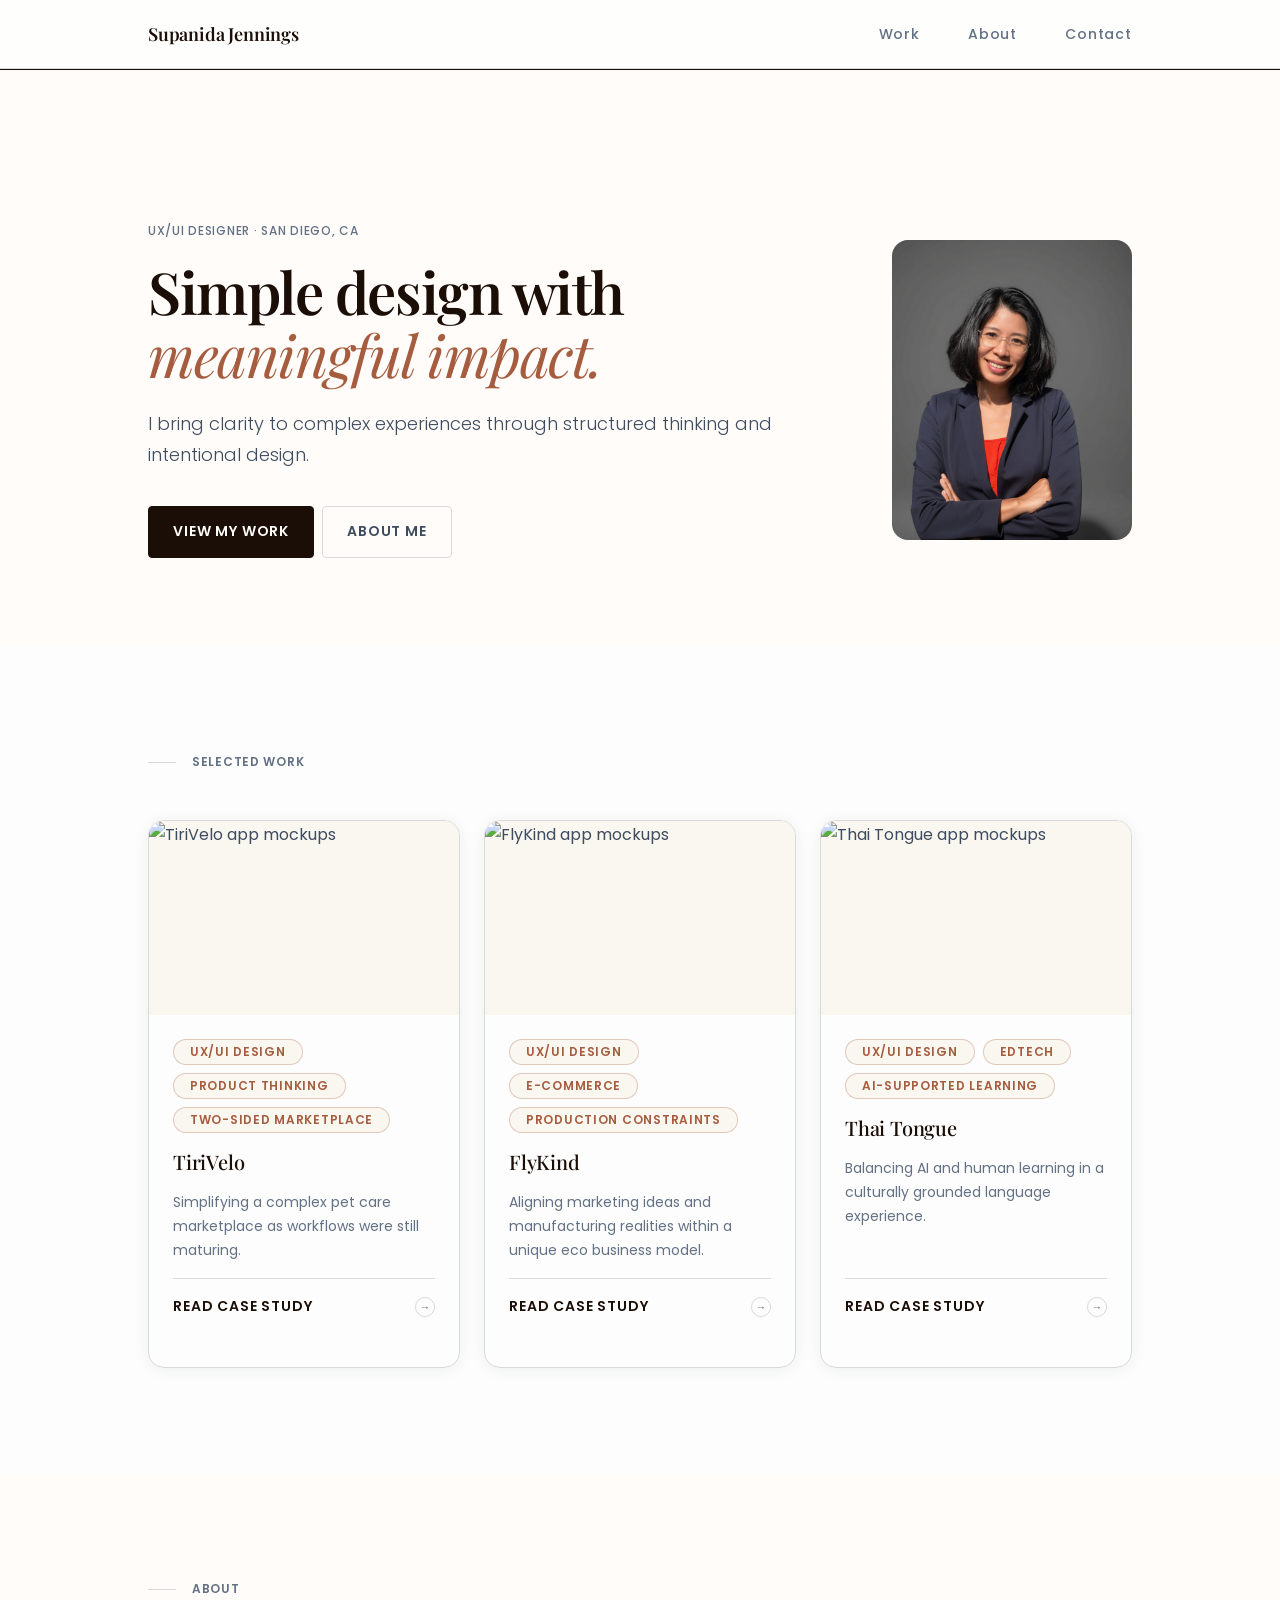
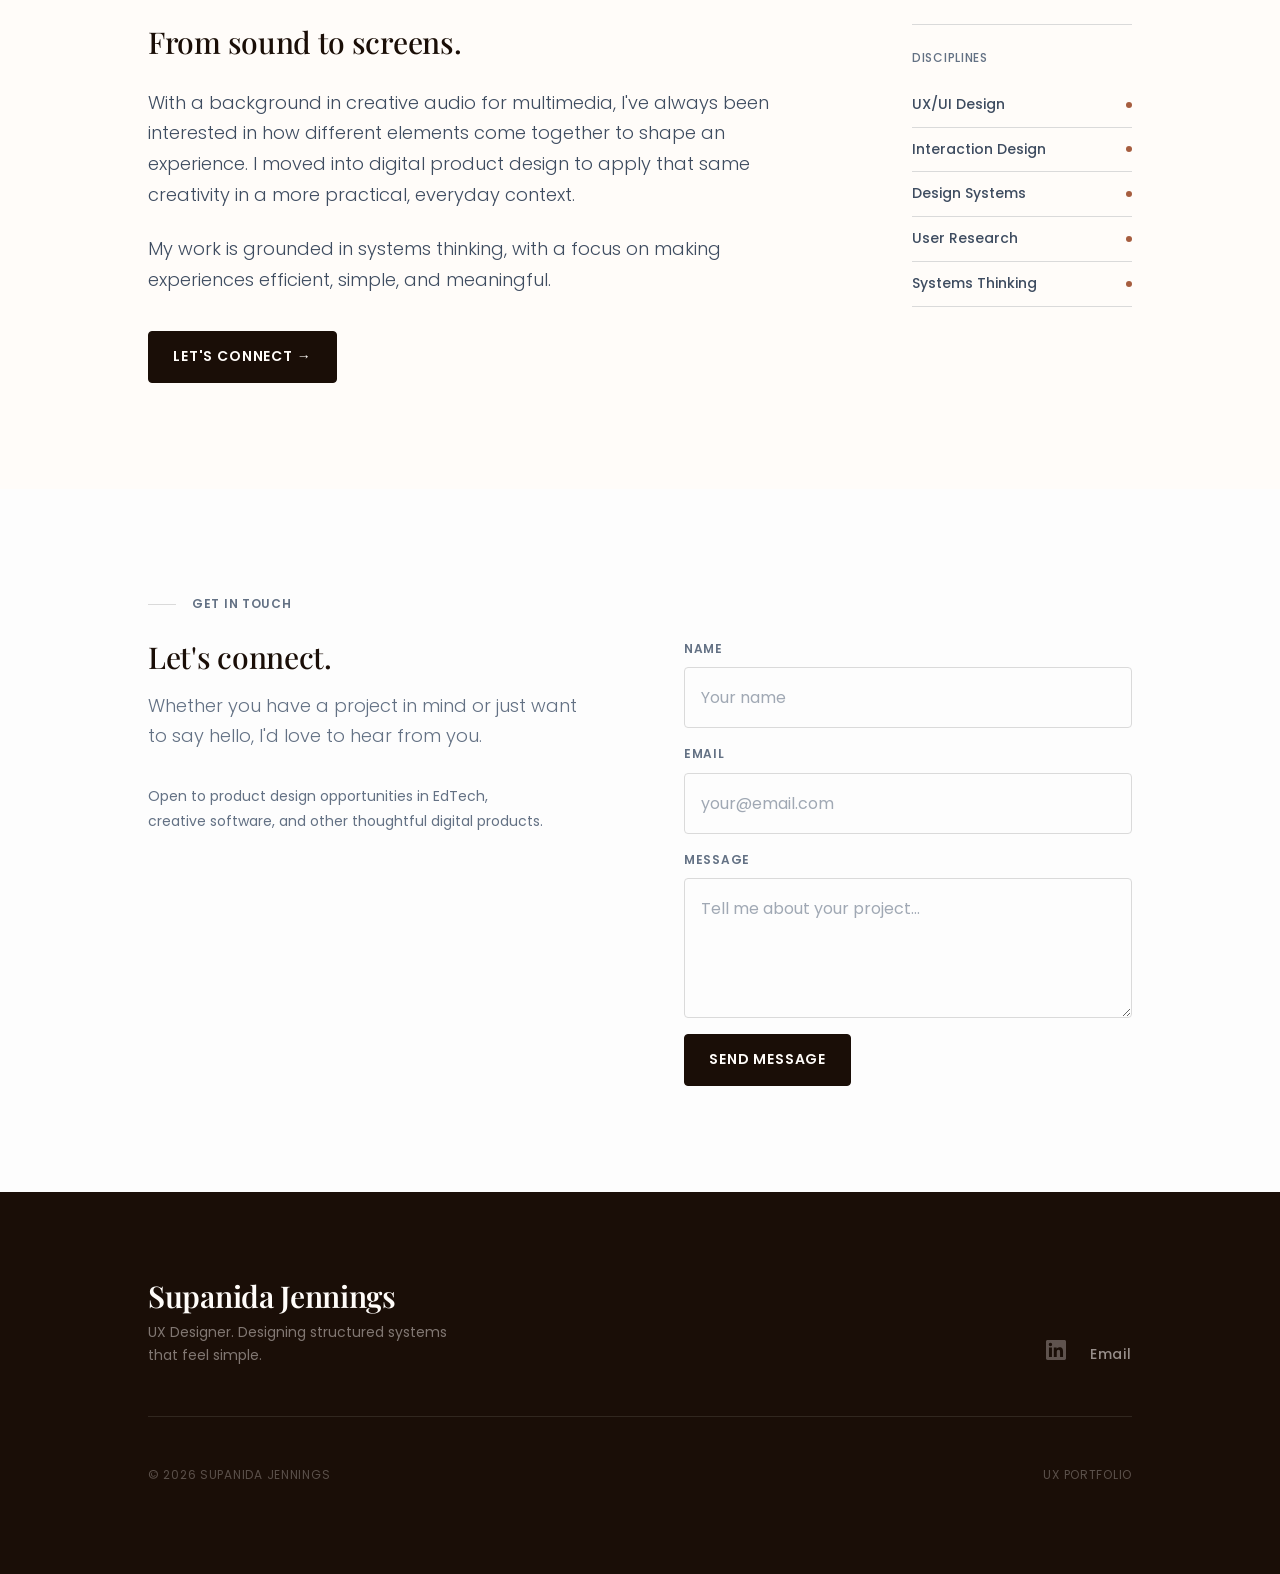
==== index.html @ d6032e82 "update: flatten asset structure and update site files Move all assets and HTML files from flykind/ a" ====
<!DOCTYPE html>
<html lang="en">
<head>
  <meta charset="UTF-8" />
  <meta name="viewport" content="width=device-width, initial-scale=1.0" />
  <meta name="description" content="Supanida Jennings — UX/UI Designer crafting structured systems that feel simple." />
  <title>Supanida Jennings — UX Designer</title>
  <link rel="preconnect" href="https://fonts.googleapis.com" />
  <link rel="preconnect" href="https://fonts.gstatic.com" crossorigin />
  <link href="https://fonts.googleapis.com/css2?family=Playfair+Display:ital,wght@0,500;0,600;1,400&family=Poppins:wght@300;400;500;600&display=swap" rel="stylesheet" />
  <link rel="stylesheet" href="supanida.css" />
  <style>
    .hero { padding-top: calc(64px + 88px); padding-bottom: 88px; }
    .hero__layout { display: grid; grid-template-columns: 1fr; gap: 48px; align-items: center; }
    @media (min-width: 680px) { .hero__layout { grid-template-columns: 1fr auto; gap: 88px; } }
    .hero-portrait { display: flex; justify-content: center; }
    .hero-portrait img { width: 240px; height: 300px; object-fit: cover; border-radius: 16px; }
    .hero-actions { display: flex; flex-wrap: wrap; gap: 8px; margin-top: 36px; }
    .work-intro { margin-bottom: 48px; }
    .about__layout { display: grid; grid-template-columns: 1fr; gap: 48px; }
    @media (min-width: 680px) { .about__layout { grid-template-columns: 1fr 220px; gap: 88px; align-items: start; } }
    .about__disciplines { border-top: 1px solid var(--color-border); padding-top: 24px; }
    .about__discipline-item { display: flex; justify-content: space-between; align-items: center; padding: 10px 0; border-bottom: 1px solid var(--color-border); font-size: 14px; color: var(--color-text-body); }
    .about__discipline-dot { width: 6px; height: 6px; border-radius: 50%; background-color: var(--color-accent); flex-shrink: 0; }
    .contact__layout { display: grid; grid-template-columns: 1fr; gap: 48px; }
    @media (min-width: 680px) { .contact__layout { grid-template-columns: 1fr 1fr; gap: 88px; align-items: start; } }
    .form-fields { display: flex; flex-direction: column; gap: 16px; }
    @keyframes fadeUp { from { opacity: 0; transform: translateY(16px); } to { opacity: 1; transform: translateY(0); } }
    .animate-in { opacity: 0; animation: fadeUp 0.7s cubic-bezier(0.25, 0.46, 0.45, 0.94) forwards; }
    .animate-in--delay-1 { animation-delay: 0.10s; }
    .animate-in--delay-2 { animation-delay: 0.22s; }
    .animate-in--delay-3 { animation-delay: 0.34s; }
    .animate-in--delay-4 { animation-delay: 0.46s; }
  </style>
</head>
<body>

  <nav class="site-nav" role="navigation" aria-label="Main navigation">
    <div class="container">
      <div class="site-nav__inner">
        <a href="index.html" class="site-nav__logo" aria-label="Supanida Jennings, Home">Supanida Jennings</a>
        <ul class="site-nav__links" role="list">
          <li><a href="#work"    class="nav-link">Work</a></li>
          <li><a href="#about"   class="nav-link">About</a></li>
          <li><a href="#contact" class="nav-link">Contact</a></li>
        </ul>
      </div>
    </div>
  </nav>

  <section class="hero" aria-label="Introduction">
    <div class="container">
      <div class="hero__layout">
        <div class="hero-content">
          <p class="caption animate-in animate-in--delay-1">UX/UI Designer · San Diego, CA</p>
          <h1 class="hero-title animate-in animate-in--delay-2" style="margin-top: 20px;">
            Simple design with <em>meaningful impact.</em>
          </h1>
          <p class="lead animate-in animate-in--delay-3" style="margin-top: 24px; font-weight: 300;">
            I bring clarity to complex experiences through structured thinking and intentional design.
          </p>
          <div class="hero-actions animate-in animate-in--delay-4">
            <a href="#work"  class="button-primary">View My Work</a>
            <a href="#about" class="button-secondary">About Me</a>
          </div>
        </div>
        <div class="hero-portrait animate-in animate-in--delay-3" aria-hidden="true">
          <img src="portrait.jpg" alt="Supanida Jennings, UX Designer" loading="eager" width="240" height="300" />
        </div>
      </div>
    </div>
  </section>

  <section class="section section--alt" id="work" aria-labelledby="work-heading">
    <div class="container">
      <div class="work-intro">
        <p class="section-label" id="work-heading">Selected Work</p>
      </div>
      <div class="grid-3">

        <article class="case-study-card">
          <a href="tirivelo.html" class="case-study-card__link-wrap" aria-label="Read TiriVelo case study">
            <div class="case-study-card__image">
              <img src="https://hebbkx1anhila5yf.public.blob.vercel-storage.com/Tirivelohome-MeJrlrW2refYybMIrKQRcRwJPN3ykm.png" alt="TiriVelo app mockups" loading="lazy" width="800" height="500" />
            </div>
            <div class="case-study-card__body">
              <div class="case-study-card__tags">
                <span class="tag">UX/UI Design</span>
                <span class="tag">Product Thinking</span>
                <span class="tag">Two-Sided Marketplace</span>
              </div>
              <h3 class="card-title">TiriVelo</h3>
              <p class="case-study-card__desc">Simplifying a complex pet care marketplace as workflows were still maturing.</p>
              <div class="case-study-card__cta">
                <span class="case-study-card__cta-text">Read case study</span>
                <span class="case-study-card__arrow" aria-hidden="true">→</span>
              </div>
            </div>
          </a>
        </article>

        <article class="case-study-card">
          <a href="flykind_2.html" class="case-study-card__link-wrap" aria-label="Read FlyKind case study">
            <div class="case-study-card__image">
              <img src="https://hebbkx1anhila5yf.public.blob.vercel-storage.com/Flykind%20home-dUtguLfZ2ZLAFW4Ve4uay4JeaqR7ud.png" alt="FlyKind app mockups" loading="lazy" width="800" height="500" />
            </div>
            <div class="case-study-card__body">
              <div class="case-study-card__tags">
                <span class="tag">UX/UI Design</span>
                <span class="tag">E-Commerce</span>
                <span class="tag">Production Constraints</span>
              </div>
              <h3 class="card-title">FlyKind</h3>
              <p class="case-study-card__desc">Aligning marketing ideas and manufacturing realities within a unique eco business model.</p>
              <div class="case-study-card__cta">
                <span class="case-study-card__cta-text">Read case study</span>
                <span class="case-study-card__arrow" aria-hidden="true">→</span>
              </div>
            </div>
          </a>
        </article>

        <article class="case-study-card">
          <a href="thai-tongue.html" class="case-study-card__link-wrap" aria-label="Read Thai Tongue case study">
            <div class="case-study-card__image">
              <img src="https://hebbkx1anhila5yf.public.blob.vercel-storage.com/TThome-xIzaML3o1zzOub4Fe2HG0IqxVj9nCU.png" alt="Thai Tongue app mockups" loading="lazy" width="800" height="500" />
            </div>
            <div class="case-study-card__body">
              <div class="case-study-card__tags">
                <span class="tag">UX/UI Design</span>
                <span class="tag">EdTech</span>
                <span class="tag">AI-Supported Learning</span>
              </div>
              <h3 class="card-title">Thai Tongue</h3>
              <p class="case-study-card__desc">Balancing AI and human learning in a culturally grounded language experience.</p>
              <div class="case-study-card__cta">
                <span class="case-study-card__cta-text">Read case study</span>
                <span class="case-study-card__arrow" aria-hidden="true">→</span>
              </div>
            </div>
          </a>
        </article>

      </div>
    </div>
  </section>

  <section class="section" id="about" aria-labelledby="about-heading">
    <div class="container">
      <p class="section-label">About</p>
      <div class="about__layout">
        <div class="about__body">
          <h2 class="subsection-title" id="about-heading" style="margin-bottom: 28px;">From sound to screens.</h2>
          <p style="margin-bottom: 16px;">With a background in creative audio for multimedia, I've always been interested in how different elements come together to shape an experience. I moved into digital product design to apply that same creativity in a more practical, everyday context.</p>
          <p>My work is grounded in systems thinking, with a focus on making experiences efficient, simple, and meaningful.</p>
          <p style="margin-top: 36px;"><a href="#contact" class="button-primary">Let's connect →</a></p>
        </div>
        <aside>
          <div class="about__disciplines">
            <p class="caption" style="margin-bottom: 16px;">Disciplines</p>
            <div class="about__discipline-item"><span>UX/UI Design</span><span class="about__discipline-dot"></span></div>
            <div class="about__discipline-item"><span>Interaction Design</span><span class="about__discipline-dot"></span></div>
            <div class="about__discipline-item"><span>Design Systems</span><span class="about__discipline-dot"></span></div>
            <div class="about__discipline-item"><span>User Research</span><span class="about__discipline-dot"></span></div>
            <div class="about__discipline-item"><span>Systems Thinking</span><span class="about__discipline-dot"></span></div>
          </div>
        </aside>
      </div>
    </div>
  </section>

  <section class="section section--alt" id="contact" aria-labelledby="contact-heading">
    <div class="container">
      <p class="section-label">Get in Touch</p>
      <div class="contact__layout">
        <div>
          <h2 class="subsection-title" id="contact-heading">Let's connect.</h2>
          <p class="lead" style="margin-top: 16px; color: var(--color-text-muted);">Whether you have a project in mind or just want to say hello, I'd love to hear from you.</p>
          <p class="small-text" style="margin-top: 32px; line-height: 1.8;">Open to product design opportunities in EdTech,<br>creative software, and other thoughtful digital products.</p>
        </div>
        <form action="mailto:okienobie@gmail.com" method="post" enctype="text/plain" novalidate>
          <div class="form-fields">
            <div class="form-group">
              <label class="form-label" for="contact-name">Name</label>
              <input class="form-input" type="text" id="contact-name" name="name" placeholder="Your name" autocomplete="name" required />
            </div>
            <div class="form-group">
              <label class="form-label" for="contact-email">Email</label>
              <input class="form-input" type="email" id="contact-email" name="email" placeholder="your@email.com" autocomplete="email" required />
            </div>
            <div class="form-group">
              <label class="form-label" for="contact-message">Message</label>
              <textarea class="form-textarea" id="contact-message" name="message" placeholder="Tell me about your project…" required></textarea>
            </div>
            <div><button type="submit" class="button-primary">Send Message</button></div>
          </div>
        </form>
      </div>
    </div>
  </section>

  <footer class="footer" role="contentinfo">
    <div class="container">
      <div class="footer__inner">
        <div class="footer__top">
          <div class="stack-sm">
            <p class="footer__brand">Supanida Jennings</p>
            <p class="footer__tagline">UX Designer. Designing structured systems<br>that feel simple.</p>
          </div>
          <ul class="footer__links" role="list">
            <li>
              <a href="https://www.linkedin.com/in/supanida-jennings" class="footer__link footer__link--icon" target="_blank" rel="noopener noreferrer" aria-label="Supanida Jennings on LinkedIn">
                <svg xmlns="http://www.w3.org/2000/svg" width="20" height="20" viewBox="0 0 24 24" fill="currentColor" aria-hidden="true">
                  <path d="M20.447 20.452h-3.554v-5.569c0-1.328-.027-3.037-1.852-3.037-1.853 0-2.136 1.445-2.136 2.939v5.667H9.351V9h3.414v1.561h.046c.477-.9 1.637-1.85 3.37-1.85 3.601 0 4.267 2.37 4.267 5.455v6.286zM5.337 7.433a2.062 2.062 0 0 1-2.063-2.065 2.064 2.064 0 1 1 2.063 2.065zm1.782 13.019H3.555V9h3.564v11.452zM22.225 0H1.771C.792 0 0 .774 0 1.729v20.542C0 23.227.792 24 1.771 24h20.451C23.2 24 24 23.227 24 22.271V1.729C24 .774 23.2 0 22.222 0h.003z"/>
                </svg>
              </a>
            </li>
            <li><a href="mailto:okienobie@gmail.com" class="footer__link">Email</a></li>
          </ul>
        </div>
        <div class="footer__bottom">
          <span>© 2026 Supanida Jennings</span>
          <span>UX Portfolio</span>
        </div>
      </div>
    </div>
  </footer>

</body>
</html>
---- supanida.css ----
/* ==========================================================================
   supanida.com — Design System
   Minimal & editorial. UX portfolio for Supanida Jennings.
   Tone: structured calm, human warmth, deliberate whitespace.
   ========================================================================== */

/* ==========================================================================
   1. DESIGN TOKENS
   ========================================================================== */

@import url('https://fonts.googleapis.com/css2?family=Playfair+Display:ital,wght@0,500;0,600;1,400&family=Poppins:wght@300;400;500;600&display=swap');

:root {
  /* — Colors — */
  --color-bg-primary:    #FFFCF9;
  --color-bg-secondary:  #FDFDFD;
  --color-nav:           #FEFEFE;
  --color-text-heading:  #1A0E07;
  --color-text-body:     #3E4C60;
  --color-border:        #DADADA;

  /* Accent: warm terracotta — darkened for AA compliance */
  --color-accent:        #A65D3F;
  --color-accent-light:  #FAF6F0;
  --color-text-muted:    #637184;

  /* — Typography — */
  --font-heading: 'Playfair Display', serif;
  --font-body:    'Poppins', sans-serif;

  --text-hero:     clamp(38px, 6vw, 58px); /* fluid — scales with viewport */
  --text-h1:       clamp(30px, 4vw, 42px);
  --text-h2:       clamp(22px, 3vw, 30px);
  --text-h3:       20px;
  --text-body-lg:  18px;
  --text-body-md:  16px;
  --text-body-sm:  14px;
  --text-caption:  12px;

  --lh-hero:    1.08;
  --lh-heading: 1.2;
  --lh-body:    1.7;
  --lh-small:   1.5;

  --weight-light:    300;
  --weight-regular:  400;
  --weight-medium:   500;
  --weight-semibold: 600;

  --tracking-hero:    -0.025em;
  --tracking-heading: -0.01em;
  --tracking-body:    0;
  --tracking-label:   0.06em;  /* tighter than default — more editorial */

  /* — Spacing — */
  --space-xs:  4px;
  --space-sm:  8px;
  --space-md:  16px;
  --space-lg:  24px;
  --space-xl:  48px;
  --space-xxl: 88px;

  /* — Radius — */
  --radius-sm: 4px;
  --radius-md: 10px;
  --radius-lg: 16px;

  /* — Shadows — */
  --shadow-card:       0 2px 16px rgba(33, 42, 56, 0.07);
  --shadow-card-hover: 0 8px 32px rgba(33, 42, 56, 0.12);

  /* — Transitions — */
  --transition-fast: 150ms ease;
  --transition-base: 240ms ease;
  --transition-slow: 400ms cubic-bezier(0.25, 0.46, 0.45, 0.94);
}


/* ==========================================================================
   2. RESET & BASE
   ========================================================================== */

*,
*::before,
*::after {
  box-sizing: border-box;
  margin: 0;
  padding: 0;
}

html {
  font-size: 100%;
  scroll-behavior: smooth;
  -webkit-text-size-adjust: 100%;
  scroll-padding-top: 64px;
}

body {
  font-family: var(--font-body);
  font-size: var(--text-body-md);
  font-weight: var(--weight-regular);
  line-height: var(--lh-body);
  color: var(--color-text-body);
  background-color: var(--color-bg-primary);
  -webkit-font-smoothing: antialiased;
  -moz-osx-font-smoothing: grayscale;
}

a {
  color: inherit;
  text-decoration: none;
  transition: color var(--transition-base), opacity var(--transition-base);
}

img, picture, video {
  display: block;
  max-width: 100%;
  height: auto;
}

ul, ol { list-style: none; }

input, button, textarea, select { font: inherit; }

hr {
  border: none;
  border-top: 1px solid var(--color-border);
}


/* ==========================================================================
   3. TYPOGRAPHY
   ========================================================================== */

.hero-title {
  font-family: var(--font-heading);
  font-size: var(--text-hero);
  font-weight: var(--weight-semibold);
  line-height: var(--lh-hero);
  letter-spacing: var(--tracking-hero);
  color: var(--color-text-heading);
}

/* Italic variant used for expressive emphasis in Playfair */
.hero-title em {
  font-style: italic;
  font-weight: var(--weight-regular);
  color: var(--color-accent);
}

.section-title {
  font-family: var(--font-heading);
  font-size: var(--text-h1);
  font-weight: var(--weight-semibold);
  line-height: var(--lh-heading);
  letter-spacing: var(--tracking-heading);
  color: var(--color-text-heading);
}

.subsection-title {
  font-family: var(--font-heading);
  font-size: var(--text-h2);
  font-weight: var(--weight-medium);
  line-height: var(--lh-heading);
  letter-spacing: var(--tracking-heading);
  color: var(--color-text-heading);
}

.card-title {
  font-family: var(--font-heading);
  font-size: var(--text-h3);
  font-weight: var(--weight-medium);
  line-height: 1.3;
  letter-spacing: var(--tracking-heading);
  color: var(--color-text-heading);
}

.lead {
  font-family: var(--font-body);
  font-size: var(--text-body-lg);
  font-weight: var(--weight-light);
  line-height: var(--lh-body);
  color: var(--color-text-body);
}

.body-text {
  font-family: var(--font-body);
  font-size: var(--text-body-md);
  font-weight: var(--weight-regular);
  line-height: var(--lh-body);
  color: var(--color-text-body);
}

.small-text {
  font-family: var(--font-body);
  font-size: var(--text-body-sm);
  line-height: var(--lh-small);
  color: var(--color-text-muted);
}

.caption {
  font-family: var(--font-body);
  font-size: var(--text-caption);
  font-weight: var(--weight-medium);
  line-height: var(--lh-small);
  letter-spacing: var(--tracking-label);
  text-transform: uppercase;
  color: var(--color-text-muted);
}

.nav-text {
  font-family: var(--font-body);
  font-size: var(--text-body-sm);
  font-weight: var(--weight-medium);
  letter-spacing: var(--tracking-label);
  line-height: 1;
}

.button-text {
  font-family: var(--font-body);
  font-size: var(--text-body-sm);
  font-weight: var(--weight-semibold);
  letter-spacing: var(--tracking-label);
  text-transform: uppercase;
  line-height: 1;
}


/* ==========================================================================
   4. LAYOUT
   ========================================================================== */

.container {
  width: 100%;
  max-width: 1080px;
  margin-inline: auto;
  padding-inline: var(--space-lg);
}

/* Narrow container for text-heavy sections like About */
.container--narrow {
  max-width: 680px;
  margin-inline: auto;
  padding-inline: var(--space-lg);
}

.section {
  padding-block: var(--space-xxl);
}

.section--alt {
  background-color: var(--color-bg-secondary);
  padding-block: var(--space-xxl);
}

/* Mobile: tighten section transitions so the visual gap between
   Work → About → Contact feels even despite background changes. */
@media (max-width: 679px) {
  .section {
    padding-block: 64px;
  }
  .section--alt {
    padding-block: 64px;
  }
}

/* Section label — the small uppercase intro line above a heading */
.section-label {
  display: flex;
  align-items: center;
  gap: var(--space-md);
  font-family: var(--font-body);
  font-size: var(--text-caption);
  font-weight: var(--weight-semibold);
  letter-spacing: var(--tracking-label);
  text-transform: uppercase;
  color: var(--color-text-muted);
  margin-bottom: var(--space-lg);
}

/* The horizontal rule before the label text — an editorial touch */
.section-label::before {
  content: '';
  display: block;
  width: 28px;
  height: 1px;
  background-color: var(--color-border);
  flex-shrink: 0;
}

/* Grids — mobile-first single column */
.grid-2,
.grid-3 {
  display: grid;
  gap: var(--space-lg);
  grid-template-columns: 1fr;
}

/* Stack utilities */
.stack-xs > * + * { margin-top: var(--space-xs); }
.stack-sm > * + * { margin-top: var(--space-sm); }
.stack-md > * + * { margin-top: var(--space-md); }
.stack-lg > * + * { margin-top: var(--space-lg); }
.stack-xl > * + * { margin-top: var(--space-xl); }

/* Background helpers */
.bg-primary   { background-color: var(--color-bg-primary); }
.bg-secondary { background-color: var(--color-bg-secondary); }


/* ==========================================================================
   5. NAVIGATION
   ========================================================================== */

.site-nav {
  position: sticky;
  top: 0;
  z-index: 100;
  background-color: rgba(254, 254, 254, 0.85);
  border-bottom: 0.75px solid var(--color-border);
  backdrop-filter: blur(12px);
  -webkit-backdrop-filter: blur(12px);
}

.site-nav__inner {
  display: flex;
  align-items: center;
  justify-content: space-between;
  height: 64px;
}

.site-nav__logo {
  font-family: var(--font-heading);
  font-size: 18px;
  font-weight: var(--weight-semibold);
  letter-spacing: -0.01em;
  color: var(--color-text-heading);
  transition: opacity var(--transition-base);
}

.site-nav__logo:hover { opacity: 0.65; }

.site-nav__links {
  display: flex;
  align-items: center;
  gap: var(--space-xl);
}

.nav-link {
  font-family: var(--font-body);
  font-size: var(--text-body-sm);
  font-weight: var(--weight-medium);
  letter-spacing: var(--tracking-label);
  color: var(--color-text-muted);
  position: relative;
  padding-bottom: 2px;
  transition: color var(--transition-base);
}

.nav-link::after {
  content: '';
  position: absolute;
  bottom: 0;
  left: 0;
  width: 0;
  height: 1px;
  background-color: var(--color-text-heading);
  transition: width var(--transition-base);
}

.nav-link:hover,
.nav-link[aria-current="page"] {
  color: var(--color-text-heading);
}

.nav-link:hover::after,
.nav-link[aria-current="page"]::after {
  width: 100%;
}


/* ==========================================================================
   6. HERO
   ========================================================================== */

.hero {
  padding-block: var(--space-xxl);
  padding-top: var(--space-xxl);
  border-top: 1.5px solid var(--color-text-heading);
}

.hero__layout {
  display: grid;
  grid-template-columns: 1fr;
  gap: var(--space-xl);
  align-items: center;
}

.hero-content {
  max-width: 680px;
}

.hero-subtext {
  font-family: var(--font-body);
  font-size: var(--text-body-lg);
  font-weight: var(--weight-light);
  line-height: 1.65;
  color: var(--color-text-muted);
  max-width: 520px;
}

.hero-portrait {
  aspect-ratio: 4 / 5;
  overflow: hidden;
  border-radius: var(--radius-md);
  max-width: 340px;
}

.hero-portrait img {
  width: 100%;
  height: 100%;
  object-fit: cover;
}

.hero-actions {
  display: flex;
  flex-wrap: wrap;
  align-items: center;
  gap: var(--space-md);
}


/* ==========================================================================
   7. BUTTONS
   ========================================================================== */

.button-primary,
.button-secondary {
  display: inline-flex;
  align-items: center;
  gap: var(--space-sm);
  padding: 13px var(--space-lg);
  border-radius: var(--radius-sm);
  font-family: var(--font-body);
  font-size: var(--text-body-sm);
  font-weight: var(--weight-semibold);
  letter-spacing: var(--tracking-label);
  text-transform: uppercase;
  cursor: pointer;
  border: 1px solid transparent;
  transition:
    background-color var(--transition-base),
    border-color var(--transition-base),
    color var(--transition-base),
    box-shadow var(--transition-base);
  white-space: nowrap;
}

.button-primary {
  background-color: var(--color-text-heading);
  color: var(--color-bg-primary);
  border-color: var(--color-text-heading);
}

.button-primary:hover {
  background-color: var(--color-accent);
  border-color: var(--color-accent);
  color: #fff;
}

.button-secondary {
  background-color: transparent;
  color: var(--color-text-body);
  border-color: var(--color-border);
}

.button-secondary:hover {
  border-color: var(--color-text-heading);
  color: var(--color-text-heading);
  background-color: var(--color-accent-light);
}

.button-primary:focus-visible,
.button-secondary:focus-visible {
  outline: 2px solid var(--color-accent);
  outline-offset: 3px;
}


/* ==========================================================================
   8. CASE STUDY CARDS
   ========================================================================== */

/* Work section intro — left-aligned, tight */
.work-intro {
  max-width: 560px;
  margin-bottom: var(--space-xl);
}

.case-study-card {
  background-color: var(--color-bg-secondary);
  border: 1px solid var(--color-border);
  border-radius: var(--radius-lg);
  overflow: hidden;
  display: flex;
  flex-direction: column;
  box-shadow: var(--shadow-card);
  transition: box-shadow var(--transition-slow), transform var(--transition-slow);
  cursor: pointer;
}

.case-study-card:hover {
  box-shadow: var(--shadow-card-hover);
  transform: translateY(-4px);
}

/* Entire card is a link — wraps all children */
.case-study-card__link-wrap {
  display: contents; /* transparent wrapper — doesn't break layout */
}

.case-study-card__image {
  aspect-ratio: 16 / 10;
  overflow: hidden;
  background-color: var(--color-accent-light);
}

.case-study-card__image img {
  width: 100%;
  height: 100%;
  object-fit: cover;
  transition: transform var(--transition-slow);
}

.case-study-card:hover .case-study-card__image img {
  transform: scale(1.04);
}

.case-study-card__body {
  padding: var(--space-lg) var(--space-lg) var(--space-xl);
  display: flex;
  flex-direction: column;
  flex: 1;
  gap: var(--space-md);
}

.case-study-card__tags {
  display: flex;
  flex-wrap: wrap;
  gap: var(--space-sm);
}

.case-study-card__desc {
  font-size: var(--text-body-sm);
  line-height: var(--lh-body);
  color: var(--color-text-muted);
  flex: 1;
}

.case-study-card__cta {
  margin-top: auto;
  padding-top: var(--space-md);
  border-top: 1px solid var(--color-border);
  display: flex;
  align-items: center;
  justify-content: space-between;
}

.case-study-card__cta-text {
  font-size: var(--text-body-sm);
  font-weight: var(--weight-semibold);
  letter-spacing: var(--tracking-label);
  text-transform: uppercase;
  color: var(--color-text-heading);
  transition: color var(--transition-base);
}

.case-study-card:hover .case-study-card__cta-text {
  color: var(--color-accent);
}

/* Arrow icon — pure CSS, no SVG needed */
.case-study-card__arrow {
  width: 20px;
  height: 20px;
  border-radius: 50%;
  border: 1px solid var(--color-border);
  display: flex;
  align-items: center;
  justify-content: center;
  transition:
    border-color var(--transition-base),
    background-color var(--transition-base),
    transform var(--transition-base);
  font-size: 11px;
  color: var(--color-text-muted);
}

.case-study-card:hover .case-study-card__arrow {
  border-color: var(--color-accent);
  background-color: var(--color-accent);
  color: #fff;
  transform: translateX(2px);
}


/* ==========================================================================
   9. TAGS
   ========================================================================== */

.tag {
  display: inline-block;
  padding: 3px var(--space-md);
  background-color: var(--color-accent-light);
  color: var(--color-accent);
  border: 1px solid rgba(166, 93, 63, 0.3);
  border-radius: 999px;
  font-family: var(--font-body);
  font-size: var(--text-caption);
  font-weight: var(--weight-semibold);
  letter-spacing: var(--tracking-label);
  text-transform: uppercase;
  line-height: var(--lh-small);
}

.tag--neutral {
  background-color: transparent;
  border: 1px solid var(--color-border);
  color: var(--color-text-muted);
}


/* ==========================================================================
   10. ABOUT SECTION
   ========================================================================== */

.about__layout {
  display: grid;
  grid-template-columns: 1fr;
  gap: var(--space-xxl);
  align-items: start;
}

.about__body p + p {
  margin-top: var(--space-lg);
}

.about__body p {
  font-size: var(--text-body-lg);
  font-weight: var(--weight-light);
  line-height: var(--lh-body);
  color: var(--color-text-body);
}

/* Highlight the key sentence — the music-to-UX pivot */
.about__body strong {
  font-weight: var(--weight-semibold);
  color: var(--color-text-heading);
}

/* Sidebar: disciplines list */
.about__disciplines {
  padding-top: var(--space-xl);
  border-top: 1px solid var(--color-border);
}

.about__discipline-item {
  display: flex;
  align-items: center;
  justify-content: space-between;
  padding-block: var(--space-md);
  border-bottom: 1px solid var(--color-border);
  font-size: var(--text-body-sm);
  color: var(--color-text-body);
  font-weight: var(--weight-medium);
}

.about__discipline-dot {
  width: 6px;
  height: 6px;
  border-radius: 50%;
  background-color: var(--color-accent);
  flex-shrink: 0;
}


/* ==========================================================================
   11. CONTACT SECTION
   ========================================================================== */

.contact__layout {
  display: grid;
  grid-template-columns: 1fr;
  gap: var(--space-xxl);
  align-items: start;
}

/* Form */
.form-group {
  display: flex;
  flex-direction: column;
  gap: var(--space-sm);
}

.form-label {
  font-family: var(--font-body);
  font-size: var(--text-caption);
  font-weight: var(--weight-semibold);
  letter-spacing: var(--tracking-label);
  text-transform: uppercase;
  color: var(--color-text-muted);
}

.form-input,
.form-textarea {
  width: 100%;
  padding: var(--space-md);
  background-color: var(--color-bg-secondary);
  border: 1px solid var(--color-border);
  border-radius: var(--radius-sm);
  color: var(--color-text-heading);
  font-size: var(--text-body-md);
  line-height: var(--lh-body);
  transition: border-color var(--transition-base), box-shadow var(--transition-base);
  outline: none;
  -webkit-appearance: none;
}

.form-input::placeholder,
.form-textarea::placeholder {
  color: var(--color-text-muted);
  opacity: 0.6;
}

.form-input:focus,
.form-textarea:focus {
  border-color: var(--color-text-heading);
  box-shadow: 0 0 0 3px rgba(33, 42, 56, 0.06);
}

.form-textarea {
  resize: vertical;
  min-height: 140px;
}

.form-fields {
  display: flex;
  flex-direction: column;
  gap: var(--space-lg);
}


/* ==========================================================================
   12. FOOTER
   ========================================================================== */

.footer {
  background-color: var(--color-text-heading);
  color: var(--color-bg-primary);
  padding-block: var(--space-xxl);
}

.footer__inner {
  display: flex;
  flex-direction: column;
  gap: var(--space-xl);
}

.footer__top {
  display: flex;
  flex-direction: column;
  gap: var(--space-xl);
}

.footer__brand {
  font-family: var(--font-heading);
  font-size: var(--text-h2);
  font-weight: var(--weight-semibold);
  letter-spacing: var(--tracking-heading);
  color: var(--color-bg-primary);
  line-height: 1.1;
}

.footer__tagline {
  font-size: var(--text-body-sm);
  color: rgba(255, 248, 246, 0.45);
  line-height: var(--lh-body);
  max-width: 300px;
}

.footer__links {
  display: flex;
  gap: var(--space-lg);
}

.footer__link {
  font-family: var(--font-body);
  font-size: var(--text-body-sm);
  font-weight: var(--weight-medium);
  letter-spacing: var(--tracking-label);
  color: rgba(255, 248, 246, 0.55);
  transition: color var(--transition-base);
}

.footer__link:hover {
  color: var(--color-bg-primary);
}

/* Icon variant — sized for SVG logos */
.footer__link--icon {
  display: inline-flex;
  align-items: center;
  opacity: 0.55;
  transition: opacity var(--transition-base);
}

.footer__link--icon:hover {
  opacity: 1;
  color: var(--color-bg-primary);
}

.footer__bottom {
  padding-top: var(--space-xl);
  border-top: 1px solid rgba(255, 248, 246, 0.1);
  display: flex;
  flex-wrap: wrap;
  justify-content: space-between;
  align-items: center;
  gap: var(--space-md);
  font-size: var(--text-caption);
  letter-spacing: var(--tracking-label);
  color: rgba(255, 248, 246, 0.28);
  text-transform: uppercase;
}


/* ==========================================================================
   13. PAGE ENTRANCE ANIMATION
   Subtle staggered fade-in — one orchestrated moment, not scattered effects.
   ========================================================================== */

@keyframes fadeUp {
  from {
    opacity: 0;
    transform: translateY(16px);
  }
  to {
    opacity: 1;
    transform: translateY(0);
  }
}

.animate-in {
  animation: fadeUp 0.7s cubic-bezier(0.25, 0.46, 0.45, 0.94) both;
}

.animate-in--delay-1 { animation-delay: 0.1s; }
.animate-in--delay-2 { animation-delay: 0.22s; }
.animate-in--delay-3 { animation-delay: 0.34s; }
.animate-in--delay-4 { animation-delay: 0.46s; }


/* ==========================================================================
   14. RESPONSIVE — Tablet ≥ 680px
   ========================================================================== */

@media (min-width: 680px) {

  .container {
    padding-inline: var(--space-xl);
  }

  .grid-2 {
    grid-template-columns: repeat(2, 1fr);
  }

  .hero__layout {
    grid-template-columns: 1fr auto;
    gap: var(--space-xxl);
  }

  .hero-portrait {
    max-width: 260px;
  }

  .contact__layout {
    grid-template-columns: 1fr 1fr;
  }

  .footer__top {
    flex-direction: row;
    justify-content: space-between;
    align-items: flex-end;
  }
}


/* ==========================================================================
   15. RESPONSIVE — Desktop ≥ 1024px
   ========================================================================== */

@media (min-width: 1024px) {

  .grid-3 {
    grid-template-columns: repeat(3, 1fr);
  }

  .section,
  .section--alt {
    padding-block: calc(var(--space-xxl) * 1.2);
  }

  .hero {
    padding-top: calc(var(--space-xxl) * 1.5);
  }

  .about__layout {
    grid-template-columns: 1fr 340px;
    gap: var(--space-xxl);
  }

  .hero-portrait {
    max-width: 300px;
  }

  .site-nav__inner {
    height: 68px;
  }
}


/* ==========================================================================
   16. REDUCED MOTION
   ========================================================================== */

@media (prefers-reduced-motion: reduce) {

  *,
  *::before,
  *::after {
    animation-duration: 0.01ms !important;
    transition-duration: 0.01ms !important;
  }

  html { scroll-behavior: auto; }
}
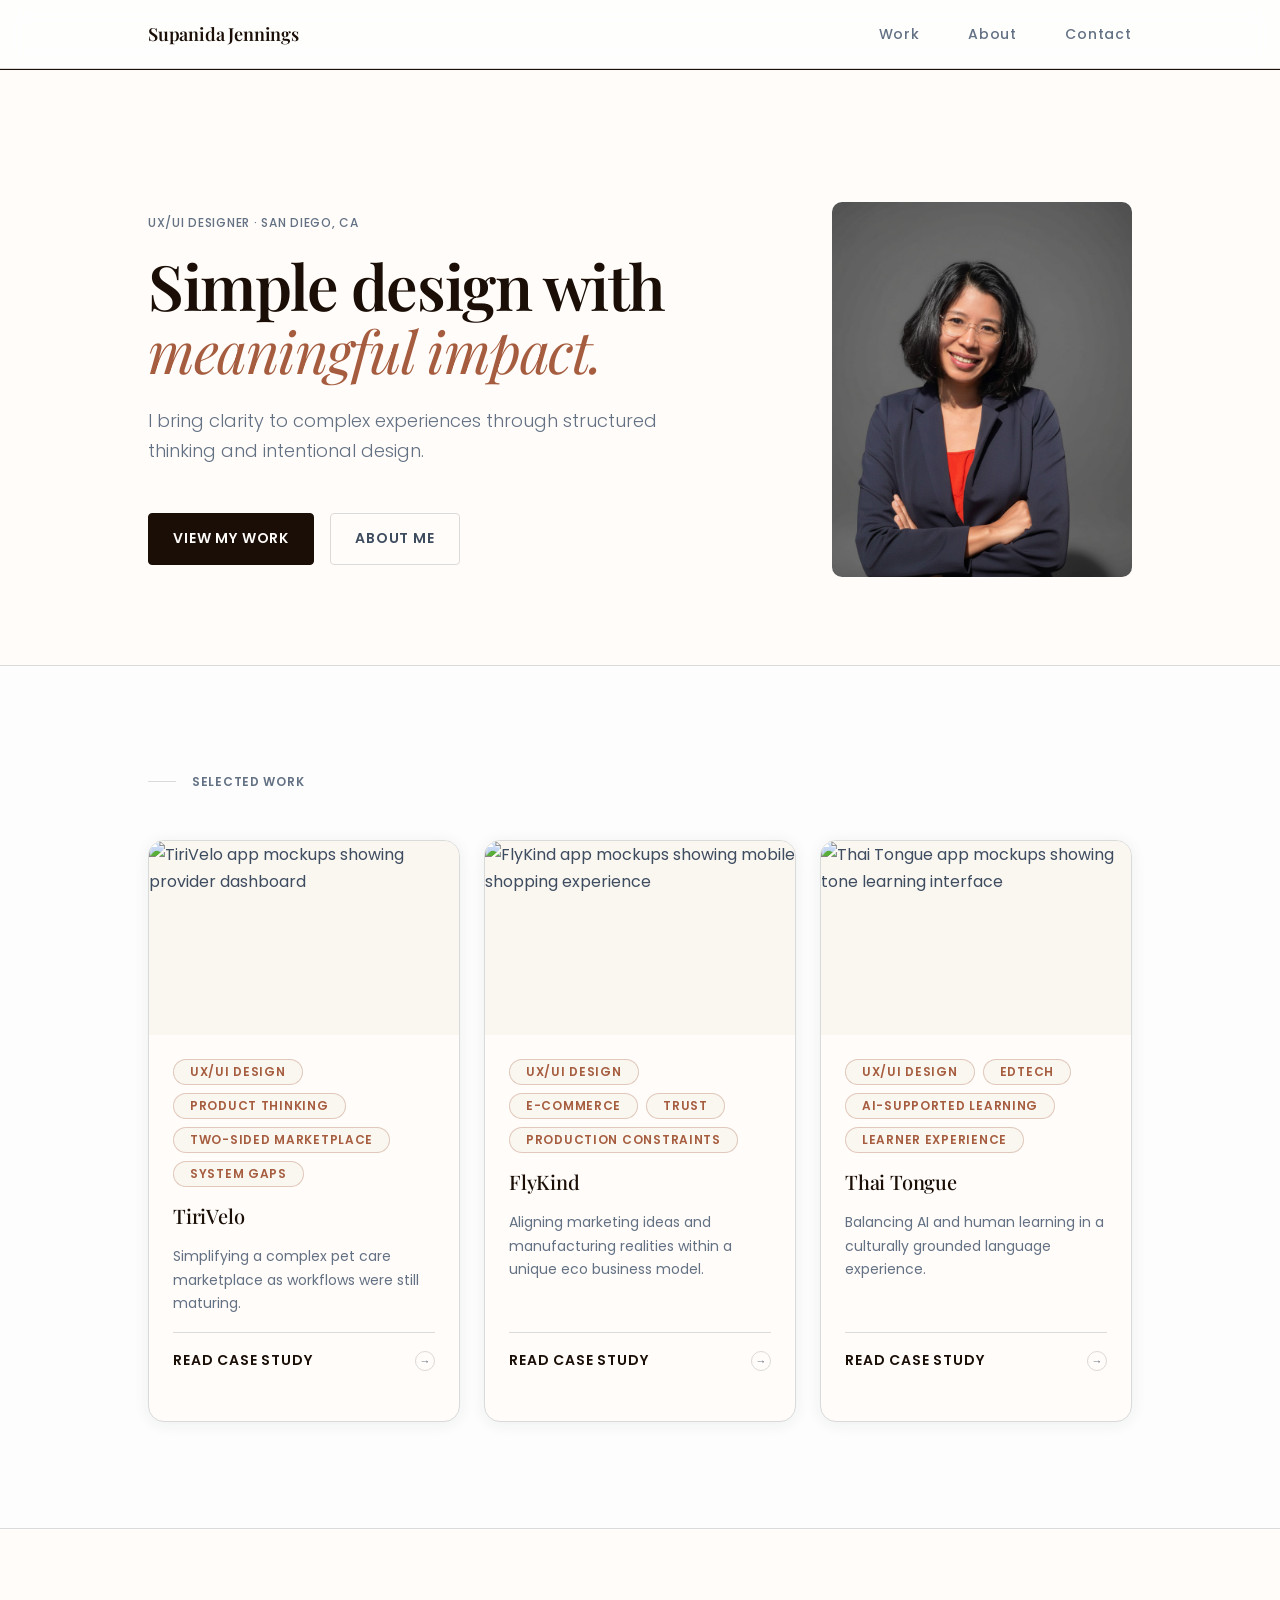
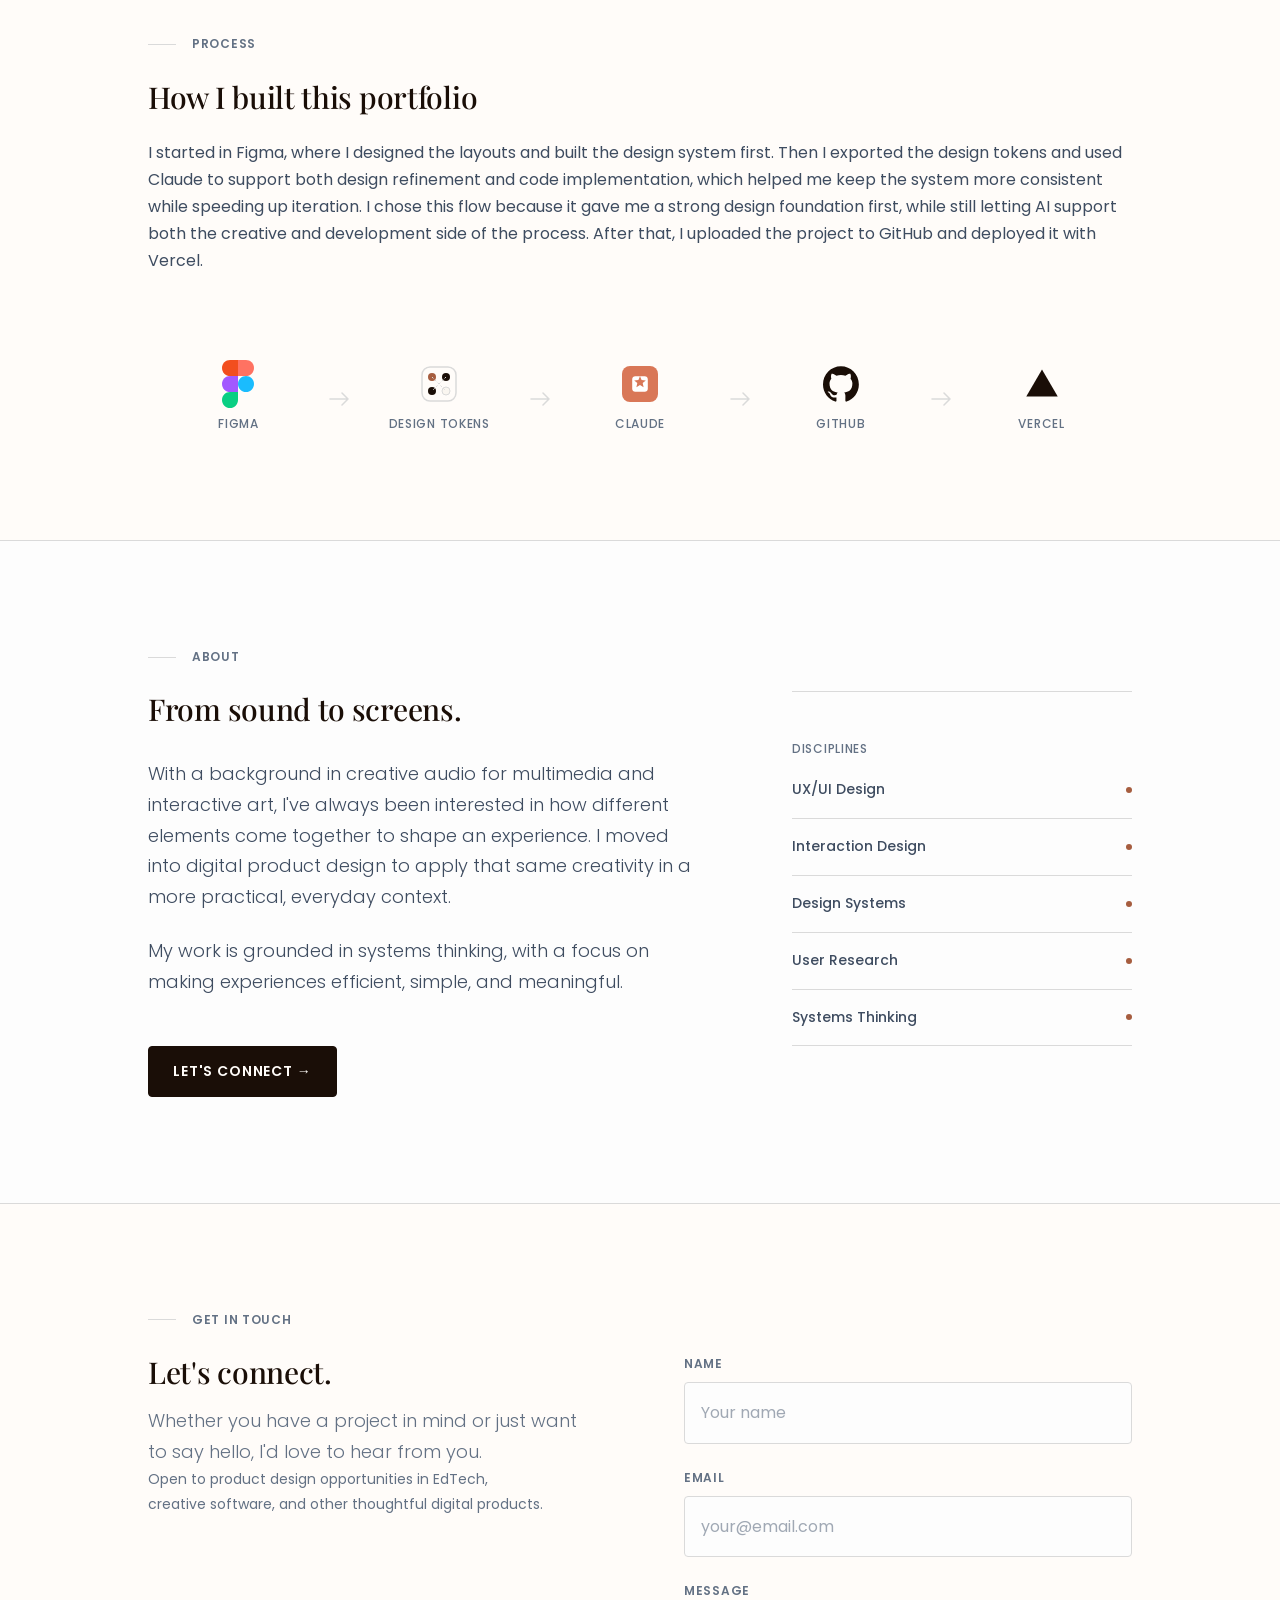
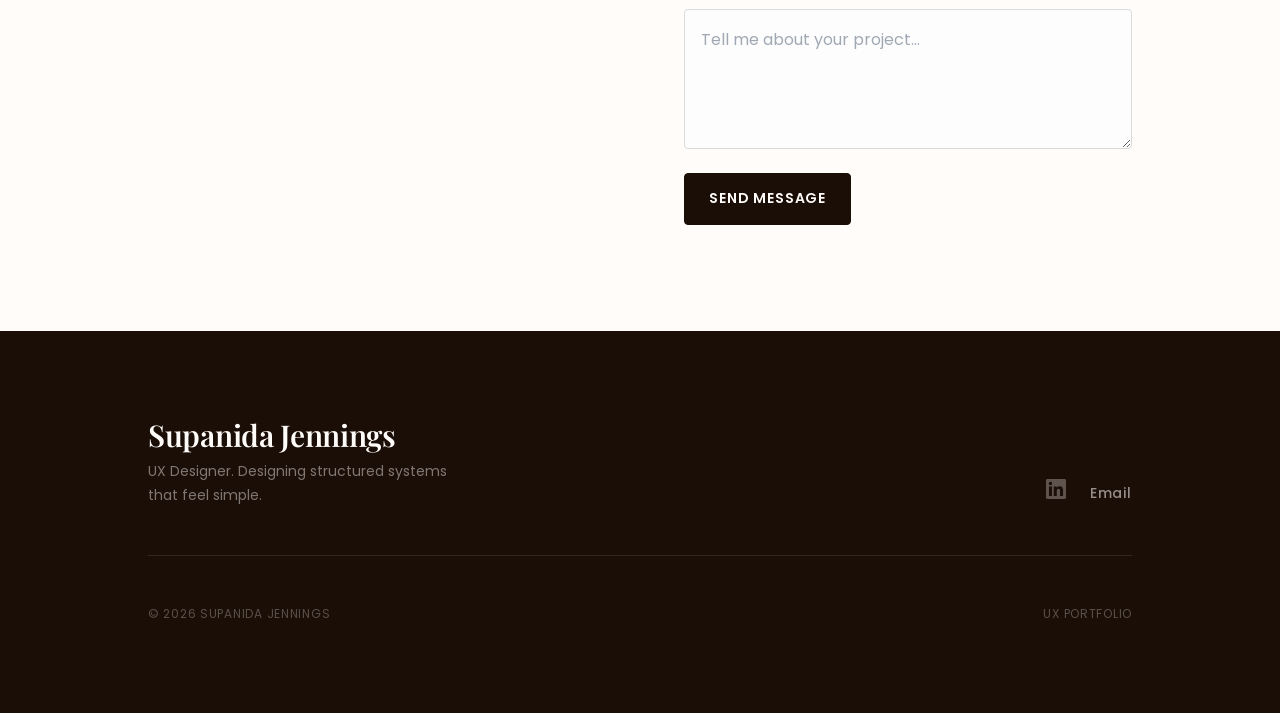
==== commit 80e2f2b4: "update: add new assets, pages, and update site files Co-Authored-By: Claude Sonnet 4.6 <noreply@anth" ====
--- a/index.html
+++ b/index.html
@@ -3,42 +3,24 @@
 <head>
   <meta charset="UTF-8" />
   <meta name="viewport" content="width=device-width, initial-scale=1.0" />
-  <meta name="description" content="Supanida Jennings — UX/UI Designer crafting structured systems that feel simple." />
-  <title>Supanida Jennings — UX Designer</title>
+  <meta name="description" content="Supanida Jennings, UX Designer crafting structured systems that feel simple. Portfolio of work in product design, mobile, and EdTech." />
+  <title>Supanida Jennings, UX Designer</title>
   <link rel="preconnect" href="https://fonts.googleapis.com" />
   <link rel="preconnect" href="https://fonts.gstatic.com" crossorigin />
   <link href="https://fonts.googleapis.com/css2?family=Playfair+Display:ital,wght@0,500;0,600;1,400&family=Poppins:wght@300;400;500;600&display=swap" rel="stylesheet" />
   <link rel="stylesheet" href="supanida.css" />
-  <style>
-    .hero { padding-top: calc(64px + 88px); padding-bottom: 88px; }
-    .hero__layout { display: grid; grid-template-columns: 1fr; gap: 48px; align-items: center; }
-    @media (min-width: 680px) { .hero__layout { grid-template-columns: 1fr auto; gap: 88px; } }
-    .hero-portrait { display: flex; justify-content: center; }
-    .hero-portrait img { width: 240px; height: 300px; object-fit: cover; border-radius: 16px; }
-    .hero-actions { display: flex; flex-wrap: wrap; gap: 8px; margin-top: 36px; }
-    .work-intro { margin-bottom: 48px; }
-    .about__layout { display: grid; grid-template-columns: 1fr; gap: 48px; }
-    @media (min-width: 680px) { .about__layout { grid-template-columns: 1fr 220px; gap: 88px; align-items: start; } }
-    .about__disciplines { border-top: 1px solid var(--color-border); padding-top: 24px; }
-    .about__discipline-item { display: flex; justify-content: space-between; align-items: center; padding: 10px 0; border-bottom: 1px solid var(--color-border); font-size: 14px; color: var(--color-text-body); }
-    .about__discipline-dot { width: 6px; height: 6px; border-radius: 50%; background-color: var(--color-accent); flex-shrink: 0; }
-    .contact__layout { display: grid; grid-template-columns: 1fr; gap: 48px; }
-    @media (min-width: 680px) { .contact__layout { grid-template-columns: 1fr 1fr; gap: 88px; align-items: start; } }
-    .form-fields { display: flex; flex-direction: column; gap: 16px; }
-    @keyframes fadeUp { from { opacity: 0; transform: translateY(16px); } to { opacity: 1; transform: translateY(0); } }
-    .animate-in { opacity: 0; animation: fadeUp 0.7s cubic-bezier(0.25, 0.46, 0.45, 0.94) forwards; }
-    .animate-in--delay-1 { animation-delay: 0.10s; }
-    .animate-in--delay-2 { animation-delay: 0.22s; }
-    .animate-in--delay-3 { animation-delay: 0.34s; }
-    .animate-in--delay-4 { animation-delay: 0.46s; }
-  </style>
 </head>
 <body>
 
+  <!-- =====================================================================
+       NAVIGATION
+       ===================================================================== -->
   <nav class="site-nav" role="navigation" aria-label="Main navigation">
     <div class="container">
       <div class="site-nav__inner">
-        <a href="index.html" class="site-nav__logo" aria-label="Supanida Jennings, Home">Supanida Jennings</a>
+        <a href="/" class="site-nav__logo" aria-label="Supanida Jennings, Home">
+          Supanida Jennings
+        </a>
         <ul class="site-nav__links" role="list">
           <li><a href="#work"    class="nav-link">Work</a></li>
           <li><a href="#about"   class="nav-link">About</a></li>
@@ -48,96 +30,161 @@
     </div>
   </nav>
 
+
+  <!-- =====================================================================
+       HERO
+       ===================================================================== -->
   <section class="hero" aria-label="Introduction">
     <div class="container">
       <div class="hero__layout">
+
         <div class="hero-content">
-          <p class="caption animate-in animate-in--delay-1">UX/UI Designer · San Diego, CA</p>
-          <h1 class="hero-title animate-in animate-in--delay-2" style="margin-top: 20px;">
-            Simple design with <em>meaningful impact.</em>
+          <p class="caption animate-in animate-in--delay-1">
+            UX/UI Designer · San Diego, CA
+          </p>
+
+          <h1 class="hero-title animate-in animate-in--delay-2" style="margin-top: 20px; font-family: var(--font-heading);">
+            <span style="font-size: 1.08em;">Simple design with</span> <em style="color: var(--color-accent); font-style: italic;">meaningful impact.</em>
           </h1>
-          <p class="lead animate-in animate-in--delay-3" style="margin-top: 24px; font-weight: 300;">
+
+          <p class="hero-subtext animate-in animate-in--delay-3" style="margin-top: var(--space-lg);">
             I bring clarity to complex experiences through structured thinking and intentional design.
           </p>
-          <div class="hero-actions animate-in animate-in--delay-4">
-            <a href="#work"  class="button-primary">View My Work</a>
-            <a href="#about" class="button-secondary">About Me</a>
-          </div>
-        </div>
+
+          <div class="hero-actions animate-in animate-in--delay-4" style="margin-top: var(--space-xl);">
+            <a href="#work"    class="button-primary">View My Work</a>
+            <a href="#about"   class="button-secondary">About Me</a>
+          </div>
+        </div>
+
         <div class="hero-portrait animate-in animate-in--delay-3" aria-hidden="true">
-          <img src="portrait.jpg" alt="Supanida Jennings, UX Designer" loading="eager" width="240" height="300" />
-        </div>
+          <img
+            src="portrait.jpg"
+            alt="Supanida Jennings, UX Designer"
+            loading="eager"
+            width="300"
+            height="375"
+          />
+        </div>
+
       </div>
     </div>
   </section>
 
+
+  <hr style="margin: 0; border-color: var(--color-border);" />
+
+  <!-- =====================================================================
+       WORK — CASE STUDIES
+       ===================================================================== -->
   <section class="section section--alt" id="work" aria-labelledby="work-heading">
     <div class="container">
+
       <div class="work-intro">
-        <p class="section-label" id="work-heading">Selected Work</p>
-      </div>
+        <p class="section-label">Selected Work</p>
+      </div>
+
       <div class="grid-3">
 
+        <!-- TiriVelo -->
         <article class="case-study-card">
           <a href="tirivelo.html" class="case-study-card__link-wrap" aria-label="Read TiriVelo case study">
+
             <div class="case-study-card__image">
-              <img src="https://hebbkx1anhila5yf.public.blob.vercel-storage.com/Tirivelohome-MeJrlrW2refYybMIrKQRcRwJPN3ykm.png" alt="TiriVelo app mockups" loading="lazy" width="800" height="500" />
-            </div>
+              <img
+                src="https://hebbkx1anhila5yf.public.blob.vercel-storage.com/Tirivelohome-MeJrlrW2refYybMIrKQRcRwJPN3ykm.png"
+                alt="TiriVelo app mockups showing provider dashboard"
+                loading="lazy"
+                width="800"
+                height="500"
+              />
+            </div>
+
             <div class="case-study-card__body">
               <div class="case-study-card__tags">
                 <span class="tag">UX/UI Design</span>
                 <span class="tag">Product Thinking</span>
                 <span class="tag">Two-Sided Marketplace</span>
+                <span class="tag">System Gaps</span>
               </div>
               <h3 class="card-title">TiriVelo</h3>
-              <p class="case-study-card__desc">Simplifying a complex pet care marketplace as workflows were still maturing.</p>
+              <p class="case-study-card__desc">
+                Simplifying a complex pet care marketplace as workflows were still maturing.
+              </p>
               <div class="case-study-card__cta">
                 <span class="case-study-card__cta-text">Read case study</span>
                 <span class="case-study-card__arrow" aria-hidden="true">→</span>
               </div>
             </div>
+
           </a>
         </article>
 
+        <!-- FlyKind -->
         <article class="case-study-card">
           <a href="flykind_2.html" class="case-study-card__link-wrap" aria-label="Read FlyKind case study">
+
             <div class="case-study-card__image">
-              <img src="https://hebbkx1anhila5yf.public.blob.vercel-storage.com/Flykind%20home-dUtguLfZ2ZLAFW4Ve4uay4JeaqR7ud.png" alt="FlyKind app mockups" loading="lazy" width="800" height="500" />
-            </div>
+              <img
+                src="https://hebbkx1anhila5yf.public.blob.vercel-storage.com/Flykind%20home-dUtguLfZ2ZLAFW4Ve4uay4JeaqR7ud.png"
+                alt="FlyKind app mockups showing mobile shopping experience"
+                loading="lazy"
+                width="800"
+                height="500"
+              />
+            </div>
+
             <div class="case-study-card__body">
               <div class="case-study-card__tags">
                 <span class="tag">UX/UI Design</span>
                 <span class="tag">E-Commerce</span>
+                <span class="tag">Trust</span>
                 <span class="tag">Production Constraints</span>
               </div>
               <h3 class="card-title">FlyKind</h3>
-              <p class="case-study-card__desc">Aligning marketing ideas and manufacturing realities within a unique eco business model.</p>
+              <p class="case-study-card__desc">
+                Aligning marketing ideas and manufacturing realities within a unique eco business model.
+              </p>
               <div class="case-study-card__cta">
                 <span class="case-study-card__cta-text">Read case study</span>
                 <span class="case-study-card__arrow" aria-hidden="true">→</span>
               </div>
             </div>
+
           </a>
         </article>
 
+        <!-- Thai Tongue -->
         <article class="case-study-card">
           <a href="thai-tongue.html" class="case-study-card__link-wrap" aria-label="Read Thai Tongue case study">
+
             <div class="case-study-card__image">
-              <img src="https://hebbkx1anhila5yf.public.blob.vercel-storage.com/TThome-xIzaML3o1zzOub4Fe2HG0IqxVj9nCU.png" alt="Thai Tongue app mockups" loading="lazy" width="800" height="500" />
-            </div>
+              <img
+                src="https://hebbkx1anhila5yf.public.blob.vercel-storage.com/TThome-xIzaML3o1zzOub4Fe2HG0IqxVj9nCU.png"
+                alt="Thai Tongue app mockups showing tone learning interface"
+                loading="lazy"
+                width="800"
+                height="500"
+              />
+            </div>
+
             <div class="case-study-card__body">
               <div class="case-study-card__tags">
                 <span class="tag">UX/UI Design</span>
                 <span class="tag">EdTech</span>
                 <span class="tag">AI-Supported Learning</span>
+                <span class="tag">Learner Experience</span>
               </div>
               <h3 class="card-title">Thai Tongue</h3>
-              <p class="case-study-card__desc">Balancing AI and human learning in a culturally grounded language experience.</p>
+              <p class="case-study-card__desc">
+                Balancing AI and human learning in a culturally grounded language experience.
+              </p>
               <div class="case-study-card__cta">
                 <span class="case-study-card__cta-text">Read case study</span>
                 <span class="case-study-card__arrow" aria-hidden="true">→</span>
               </div>
             </div>
+
           </a>
         </article>
 
@@ -145,86 +192,368 @@
     </div>
   </section>
 
-  <section class="section" id="about" aria-labelledby="about-heading">
-    <div class="container">
+
+  <hr style="margin: 0; border-color: var(--color-border);" />
+
+  <!-- =====================================================================
+       HOW I BUILT THIS PORTFOLIO
+       ===================================================================== -->
+  <section class="section" id="process" aria-labelledby="process-heading">
+    <div class="container">
+
+      <p class="section-label">Process</p>
+
+      <h2 class="subsection-title" id="process-heading" style="margin-bottom: var(--space-lg);">
+        How I built this portfolio
+      </h2>
+
+      <p style="font-size: var(--text-body-md); line-height: var(--lh-body); color: var(--color-text-body);">
+        I started in Figma, where I designed the layouts and built the design system first. Then I exported the design tokens and used Claude to support both design refinement and code implementation, which helped me keep the system more consistent while speeding up iteration. I chose this flow because it gave me a strong design foundation first, while still letting AI support both the creative and development side of the process. After that, I uploaded the project to GitHub and deployed it with Vercel.
+      </p>
+
+      <!-- Workflow diagram -->
+      <div style="margin-top: var(--space-xxl);">
+
+        <style>
+          .workflow {
+            display: flex;
+            flex-direction: column;
+            align-items: center;
+            gap: var(--space-lg);
+          }
+
+          @media (min-width: 680px) {
+            .workflow {
+              flex-direction: row;
+              align-items: center;
+              justify-content: space-between;
+              gap: 0;
+              width: 100%;
+            }
+          }
+
+          .workflow__step {
+            display: flex;
+            flex-direction: column;
+            align-items: center;
+            gap: var(--space-sm);
+            text-align: center;
+            flex: 1;
+          }
+
+          .workflow__icon {
+            width: 44px;
+            height: 44px;
+            display: flex;
+            align-items: center;
+            justify-content: center;
+          }
+
+          .workflow__label {
+            font-family: var(--font-body);
+            font-size: var(--text-caption);
+            font-weight: var(--weight-medium);
+            color: var(--color-text-muted);
+            letter-spacing: var(--tracking-label);
+            text-transform: uppercase;
+          }
+
+          .workflow__arrow {
+            display: flex;
+            align-items: center;
+            justify-content: center;
+            color: var(--color-border);
+            flex-shrink: 0;
+          }
+
+          .workflow__arrow svg.arrow-right { display: none; }
+          .workflow__arrow svg.arrow-down  { display: block; }
+
+          @media (min-width: 680px) {
+            .workflow__arrow svg.arrow-right { display: block; }
+            .workflow__arrow svg.arrow-down  { display: none; }
+          }
+        </style>
+
+        <div class="workflow" role="list">
+
+          <!-- Figma -->
+          <div class="workflow__step" role="listitem">
+            <div class="workflow__icon">
+              <svg width="32" height="48" viewBox="0 0 38 57" fill="none" xmlns="http://www.w3.org/2000/svg">
+                <path d="M19 28.5C19 25.98 20 23.56 21.78 21.78C23.56 20 25.98 19 28.5 19C31.02 19 33.44 20 35.22 21.78C36.999 23.56 38 25.98 38 28.5C38 31.02 36.999 33.44 35.22 35.22C33.44 36.999 31.02 38 28.5 38C25.98 38 23.56 36.999 21.78 35.22C20 33.44 19 31.02 19 28.5Z" fill="#1ABCFE"/>
+                <path d="M0 47.5C0 44.98 1.001 42.56 2.782 40.782C4.564 39.001 6.98 38 9.5 38H19V47.5C19 50.02 17.999 52.44 16.218 54.218C14.436 55.999 12.02 57 9.5 57C6.98 57 4.564 55.999 2.782 54.218C1.001 52.44 0 50.02 0 47.5Z" fill="#0ACF83"/>
+                <path d="M19 0V19H28.5C31.02 19 33.44 17.999 35.22 16.218C36.999 14.436 38 12.02 38 9.5C38 6.98 36.999 4.564 35.22 2.782C33.44 1.001 31.02 0 28.5 0H19Z" fill="#FF7262"/>
+                <path d="M0 9.5C0 12.02 1.001 14.436 2.782 16.218C4.564 17.999 6.98 19 9.5 19H19V0H9.5C6.98 0 4.564 1.001 2.782 2.782C1.001 4.564 0 6.98 0 9.5Z" fill="#F24E1E"/>
+                <path d="M0 28.5C0 31.02 1.001 33.44 2.782 35.22C4.564 36.999 6.98 38 9.5 38H19V19H9.5C6.98 19 4.564 20 2.782 21.78C1.001 23.56 0 25.98 0 28.5Z" fill="#A259FF"/>
+              </svg>
+            </div>
+            <span class="workflow__label">Figma</span>
+          </div>
+
+          <!-- Arrow -->
+          <div class="workflow__arrow" aria-hidden="true">
+            <svg class="arrow-right" width="20" height="16" viewBox="0 0 20 16" fill="none"><path d="M1 8h18M13 2l6 6-6 6" stroke="currentColor" stroke-width="1.5" stroke-linecap="round" stroke-linejoin="round"/></svg>
+            <svg class="arrow-down" width="16" height="20" viewBox="0 0 16 20" fill="none"><path d="M8 1v18M2 13l6 6 6-6" stroke="currentColor" stroke-width="1.5" stroke-linecap="round" stroke-linejoin="round"/></svg>
+          </div>
+
+          <!-- Design Tokens -->
+          <div class="workflow__step" role="listitem">
+            <div class="workflow__icon">
+              <svg width="36" height="36" viewBox="0 0 36 36" fill="none" xmlns="http://www.w3.org/2000/svg">
+                <rect x="1" y="1" width="34" height="34" rx="8" stroke="var(--color-border)" stroke-width="1.5"/>
+                <circle cx="11" cy="11" r="4" fill="var(--color-accent)"/>
+                <circle cx="25" cy="11" r="4" fill="var(--color-text-heading)"/>
+                <circle cx="11" cy="25" r="4" fill="var(--color-text-heading)"/>
+                <circle cx="25" cy="25" r="4" fill="var(--color-accent-light)" stroke="var(--color-border)" stroke-width="1"/>
+                <line x1="11" y1="11" x2="25" y2="25" stroke="var(--color-border)" stroke-width="1" stroke-dasharray="2,2"/>
+                <line x1="25" y1="11" x2="11" y2="25" stroke="var(--color-border)" stroke-width="1" stroke-dasharray="2,2"/>
+              </svg>
+            </div>
+            <span class="workflow__label">Design Tokens</span>
+          </div>
+
+          <!-- Arrow -->
+          <div class="workflow__arrow" aria-hidden="true">
+            <svg class="arrow-right" width="20" height="16" viewBox="0 0 20 16" fill="none"><path d="M1 8h18M13 2l6 6-6 6" stroke="currentColor" stroke-width="1.5" stroke-linecap="round" stroke-linejoin="round"/></svg>
+            <svg class="arrow-down" width="16" height="20" viewBox="0 0 16 20" fill="none"><path d="M8 1v18M2 13l6 6 6-6" stroke="currentColor" stroke-width="1.5" stroke-linecap="round" stroke-linejoin="round"/></svg>
+          </div>
+
+          <!-- Claude -->
+          <div class="workflow__step" role="listitem">
+            <div class="workflow__icon">
+              <svg width="36" height="36" viewBox="0 0 36 36" fill="none" xmlns="http://www.w3.org/2000/svg">
+                <rect width="36" height="36" rx="8" fill="#D97757"/>
+                <path d="M22.8 10.2H13.2C11.5 10.2 10.2 11.5 10.2 13.2V22.8C10.2 24.5 11.5 25.8 13.2 25.8H22.8C24.5 25.8 25.8 24.5 25.8 22.8V13.2C25.8 11.5 24.5 10.2 22.8 10.2ZM21.6 21.2L18 19L14.4 21.2L15.3 17.1L12.2 14.4L16.4 14L18 10.2L19.6 14L23.8 14.4L20.7 17.1L21.6 21.2Z" fill="white"/>
+              </svg>
+            </div>
+            <span class="workflow__label">Claude</span>
+          </div>
+
+          <!-- Arrow -->
+          <div class="workflow__arrow" aria-hidden="true">
+            <svg class="arrow-right" width="20" height="16" viewBox="0 0 20 16" fill="none"><path d="M1 8h18M13 2l6 6-6 6" stroke="currentColor" stroke-width="1.5" stroke-linecap="round" stroke-linejoin="round"/></svg>
+            <svg class="arrow-down" width="16" height="20" viewBox="0 0 16 20" fill="none"><path d="M8 1v18M2 13l6 6 6-6" stroke="currentColor" stroke-width="1.5" stroke-linecap="round" stroke-linejoin="round"/></svg>
+          </div>
+
+          <!-- GitHub -->
+          <div class="workflow__step" role="listitem">
+            <div class="workflow__icon">
+              <svg width="36" height="36" viewBox="0 0 98 96" xmlns="http://www.w3.org/2000/svg">
+                <path fill-rule="evenodd" clip-rule="evenodd" d="M48.854 0C21.839 0 0 22 0 49.217c0 21.756 13.993 40.172 33.405 46.69 2.427.49 3.316-1.059 3.316-2.362 0-1.141-.08-5.052-.08-9.127-13.59 2.934-16.42-5.867-16.42-5.867-2.184-5.704-5.42-7.17-5.42-7.17-4.448-3.015.324-3.015.324-3.015 4.934.326 7.523 5.052 7.523 5.052 4.367 7.496 11.404 5.378 14.235 4.074.404-3.178 1.699-5.378 3.074-6.6-10.839-1.141-22.243-5.378-22.243-24.283 0-5.378 1.94-9.778 5.014-13.2-.485-1.222-2.184-6.275.486-13.038 0 0 4.125-1.304 13.426 5.052a46.97 46.97 0 0 1 12.214-1.63c4.125 0 8.33.571 12.213 1.63 9.302-6.356 13.427-5.052 13.427-5.052 2.67 6.763.97 11.816.485 13.038 3.155 3.422 5.015 7.822 5.015 13.2 0 18.905-11.404 23.06-22.324 24.283 1.78 1.548 3.316 4.481 3.316 9.126 0 6.6-.08 11.897-.08 13.526 0 1.304.89 2.853 3.316 2.364 19.412-6.52 33.405-24.935 33.405-46.691C97.707 22 75.788 0 48.854 0z" fill="var(--color-text-heading)"/>
+              </svg>
+            </div>
+            <span class="workflow__label">GitHub</span>
+          </div>
+
+          <!-- Arrow -->
+          <div class="workflow__arrow" aria-hidden="true">
+            <svg class="arrow-right" width="20" height="16" viewBox="0 0 20 16" fill="none"><path d="M1 8h18M13 2l6 6-6 6" stroke="currentColor" stroke-width="1.5" stroke-linecap="round" stroke-linejoin="round"/></svg>
+            <svg class="arrow-down" width="16" height="20" viewBox="0 0 16 20" fill="none"><path d="M8 1v18M2 13l6 6 6-6" stroke="currentColor" stroke-width="1.5" stroke-linecap="round" stroke-linejoin="round"/></svg>
+          </div>
+
+          <!-- Vercel -->
+          <div class="workflow__step" role="listitem">
+            <div class="workflow__icon">
+              <svg width="36" height="36" viewBox="0 0 512 512" fill="none" xmlns="http://www.w3.org/2000/svg">
+                <path d="M256 48L480 432H32L256 48Z" fill="var(--color-text-heading)"/>
+              </svg>
+            </div>
+            <span class="workflow__label">Vercel</span>
+          </div>
+
+        </div>
+      </div>
+
+    </div>
+  </section>
+
+
+  <hr style="margin: 0; border-color: var(--color-border);" />
+
+  <!-- =====================================================================
+       ABOUT
+       ===================================================================== -->
+  <section class="section section--alt" id="about" aria-labelledby="about-heading">
+    <div class="container">
+
       <p class="section-label">About</p>
+
       <div class="about__layout">
+
         <div class="about__body">
-          <h2 class="subsection-title" id="about-heading" style="margin-bottom: 28px;">From sound to screens.</h2>
-          <p style="margin-bottom: 16px;">With a background in creative audio for multimedia, I've always been interested in how different elements come together to shape an experience. I moved into digital product design to apply that same creativity in a more practical, everyday context.</p>
-          <p>My work is grounded in systems thinking, with a focus on making experiences efficient, simple, and meaningful.</p>
-          <p style="margin-top: 36px;"><a href="#contact" class="button-primary">Let's connect →</a></p>
-        </div>
+          <h2 class="subsection-title" id="about-heading" style="margin-bottom: 32px;">
+            From sound to screens.
+          </h2>
+
+          <p>
+            With a background in creative audio for multimedia and interactive art, I've always been interested
+            in how different elements come together to shape an experience. I moved into
+            digital product design to apply that same creativity in a more practical,
+            everyday context.
+          </p>
+
+          <p>
+            My work is grounded in systems thinking, with a focus on making experiences
+            efficient, simple, and meaningful.
+          </p>
+
+          <p style="margin-top: var(--space-xl);">
+            <a href="#contact" class="button-primary">Let's connect →</a>
+          </p>
+        </div>
+
+        <!-- Sidebar disciplines list -->
         <aside>
           <div class="about__disciplines">
-            <p class="caption" style="margin-bottom: 16px;">Disciplines</p>
-            <div class="about__discipline-item"><span>UX/UI Design</span><span class="about__discipline-dot"></span></div>
-            <div class="about__discipline-item"><span>Interaction Design</span><span class="about__discipline-dot"></span></div>
-            <div class="about__discipline-item"><span>Design Systems</span><span class="about__discipline-dot"></span></div>
-            <div class="about__discipline-item"><span>User Research</span><span class="about__discipline-dot"></span></div>
-            <div class="about__discipline-item"><span>Systems Thinking</span><span class="about__discipline-dot"></span></div>
+            <p class="caption" style="margin-bottom: 4px;">Disciplines</p>
+
+            <div class="about__discipline-item">
+              <span>UX/UI Design</span>
+              <span class="about__discipline-dot"></span>
+            </div>
+            <div class="about__discipline-item">
+              <span>Interaction Design</span>
+              <span class="about__discipline-dot"></span>
+            </div>
+            <div class="about__discipline-item">
+              <span>Design Systems</span>
+              <span class="about__discipline-dot"></span>
+            </div>
+            <div class="about__discipline-item">
+              <span>User Research</span>
+              <span class="about__discipline-dot"></span>
+            </div>
+            <div class="about__discipline-item">
+              <span>Systems Thinking</span>
+              <span class="about__discipline-dot"></span>
+            </div>
           </div>
         </aside>
+
       </div>
     </div>
   </section>
 
-  <section class="section section--alt" id="contact" aria-labelledby="contact-heading">
-    <div class="container">
+
+  <hr style="margin: 0; border-color: var(--color-border);" />
+
+  <!-- =====================================================================
+       CONTACT
+       ===================================================================== -->
+  <section class="section" id="contact" aria-labelledby="contact-heading">
+    <div class="container">
+
       <p class="section-label">Get in Touch</p>
+
       <div class="contact__layout">
+
         <div>
-          <h2 class="subsection-title" id="contact-heading">Let's connect.</h2>
-          <p class="lead" style="margin-top: 16px; color: var(--color-text-muted);">Whether you have a project in mind or just want to say hello, I'd love to hear from you.</p>
-          <p class="small-text" style="margin-top: 32px; line-height: 1.8;">Open to product design opportunities in EdTech,<br>creative software, and other thoughtful digital products.</p>
-        </div>
+          <h2 class="subsection-title" id="contact-heading">
+            Let's connect.
+          </h2>
+          <p class="lead" style="margin-top: 16px; color: var(--color-text-muted);">
+            Whether you have a project in mind or just want to say hello, I'd love to hear from you.
+          </p>
+          <p class="small-text" style="margin-top: var(--gap-heading-body); line-height: 1.8;">
+            Open to product design opportunities in EdTech,<br>creative software, and other thoughtful digital products.
+          </p>
+        </div>
+
         <form action="mailto:okienobie@gmail.com" method="post" enctype="text/plain" novalidate>
           <div class="form-fields">
+
             <div class="form-group">
               <label class="form-label" for="contact-name">Name</label>
-              <input class="form-input" type="text" id="contact-name" name="name" placeholder="Your name" autocomplete="name" required />
-            </div>
+              <input
+                class="form-input"
+                type="text"
+                id="contact-name"
+                name="name"
+                placeholder="Your name"
+                autocomplete="name"
+                required
+              />
+            </div>
+
             <div class="form-group">
               <label class="form-label" for="contact-email">Email</label>
-              <input class="form-input" type="email" id="contact-email" name="email" placeholder="your@email.com" autocomplete="email" required />
-            </div>
+              <input
+                class="form-input"
+                type="email"
+                id="contact-email"
+                name="email"
+                placeholder="your@email.com"
+                autocomplete="email"
+                required
+              />
+            </div>
+
             <div class="form-group">
               <label class="form-label" for="contact-message">Message</label>
-              <textarea class="form-textarea" id="contact-message" name="message" placeholder="Tell me about your project…" required></textarea>
-            </div>
-            <div><button type="submit" class="button-primary">Send Message</button></div>
+              <textarea
+                class="form-textarea"
+                id="contact-message"
+                name="message"
+                placeholder="Tell me about your project…"
+                required
+              ></textarea>
+            </div>
+
+            <div>
+              <button type="submit" class="button-primary">Send Message</button>
+            </div>
+
           </div>
         </form>
+
       </div>
     </div>
   </section>
 
+
+  <!-- =====================================================================
+       FOOTER
+       ===================================================================== -->
   <footer class="footer" role="contentinfo">
     <div class="container">
       <div class="footer__inner">
+
         <div class="footer__top">
           <div class="stack-sm">
             <p class="footer__brand">Supanida Jennings</p>
-            <p class="footer__tagline">UX Designer. Designing structured systems<br>that feel simple.</p>
-          </div>
+            <p class="footer__tagline">
+              UX Designer. Designing structured systems<br>that feel simple.
+            </p>
+          </div>
+
           <ul class="footer__links" role="list">
             <li>
-              <a href="https://www.linkedin.com/in/supanida-jennings" class="footer__link footer__link--icon" target="_blank" rel="noopener noreferrer" aria-label="Supanida Jennings on LinkedIn">
+              <a
+                href="https://www.linkedin.com/in/supanida-jennings"
+                class="footer__link footer__link--icon"
+                target="_blank"
+                rel="noopener noreferrer"
+                aria-label="Supanida Jennings on LinkedIn"
+              >
                 <svg xmlns="http://www.w3.org/2000/svg" width="20" height="20" viewBox="0 0 24 24" fill="currentColor" aria-hidden="true">
                   <path d="M20.447 20.452h-3.554v-5.569c0-1.328-.027-3.037-1.852-3.037-1.853 0-2.136 1.445-2.136 2.939v5.667H9.351V9h3.414v1.561h.046c.477-.9 1.637-1.85 3.37-1.85 3.601 0 4.267 2.37 4.267 5.455v6.286zM5.337 7.433a2.062 2.062 0 0 1-2.063-2.065 2.064 2.064 0 1 1 2.063 2.065zm1.782 13.019H3.555V9h3.564v11.452zM22.225 0H1.771C.792 0 0 .774 0 1.729v20.542C0 23.227.792 24 1.771 24h20.451C23.2 24 24 23.227 24 22.271V1.729C24 .774 23.2 0 22.222 0h.003z"/>
                 </svg>
               </a>
             </li>
-            <li><a href="mailto:okienobie@gmail.com" class="footer__link">Email</a></li>
+            <li>
+              <a href="/cdn-cgi/l/email-protection#ee8185878b80818c878bae89838f8782c08d8183" class="footer__link">Email</a>
+            </li>
           </ul>
         </div>
+
         <div class="footer__bottom">
           <span>© 2026 Supanida Jennings</span>
           <span>UX Portfolio</span>
         </div>
+
       </div>
     </div>
   </footer>
 
-</body>
-</html>
+<script data-cfasync=
--- a/supanida.css
+++ b/supanida.css
@@ -498,7 +498,7 @@
 }
 
 .case-study-card {
-  background-color: var(--color-bg-secondary);
+  background-color: var(--color-bg-primary);
   border: 1px solid var(--color-border);
   border-radius: var(--radius-lg);
   overflow: hidden;
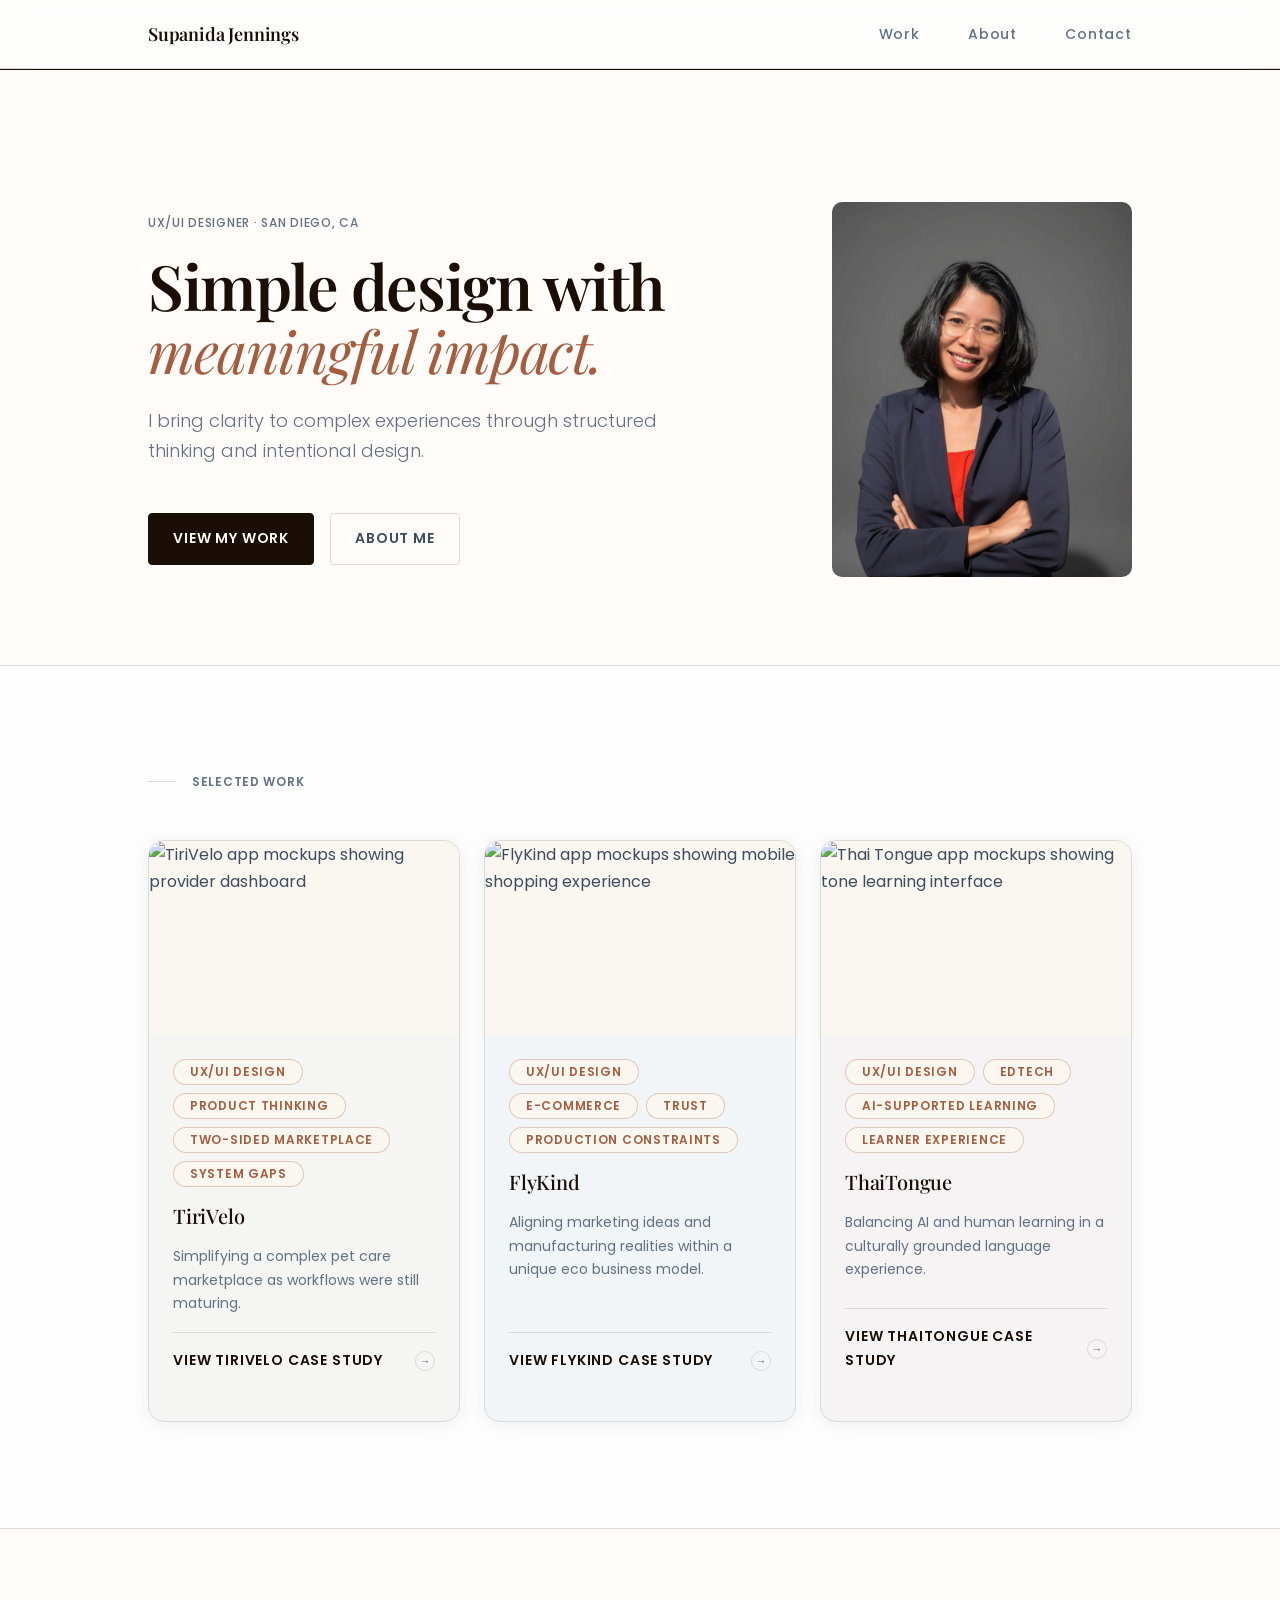
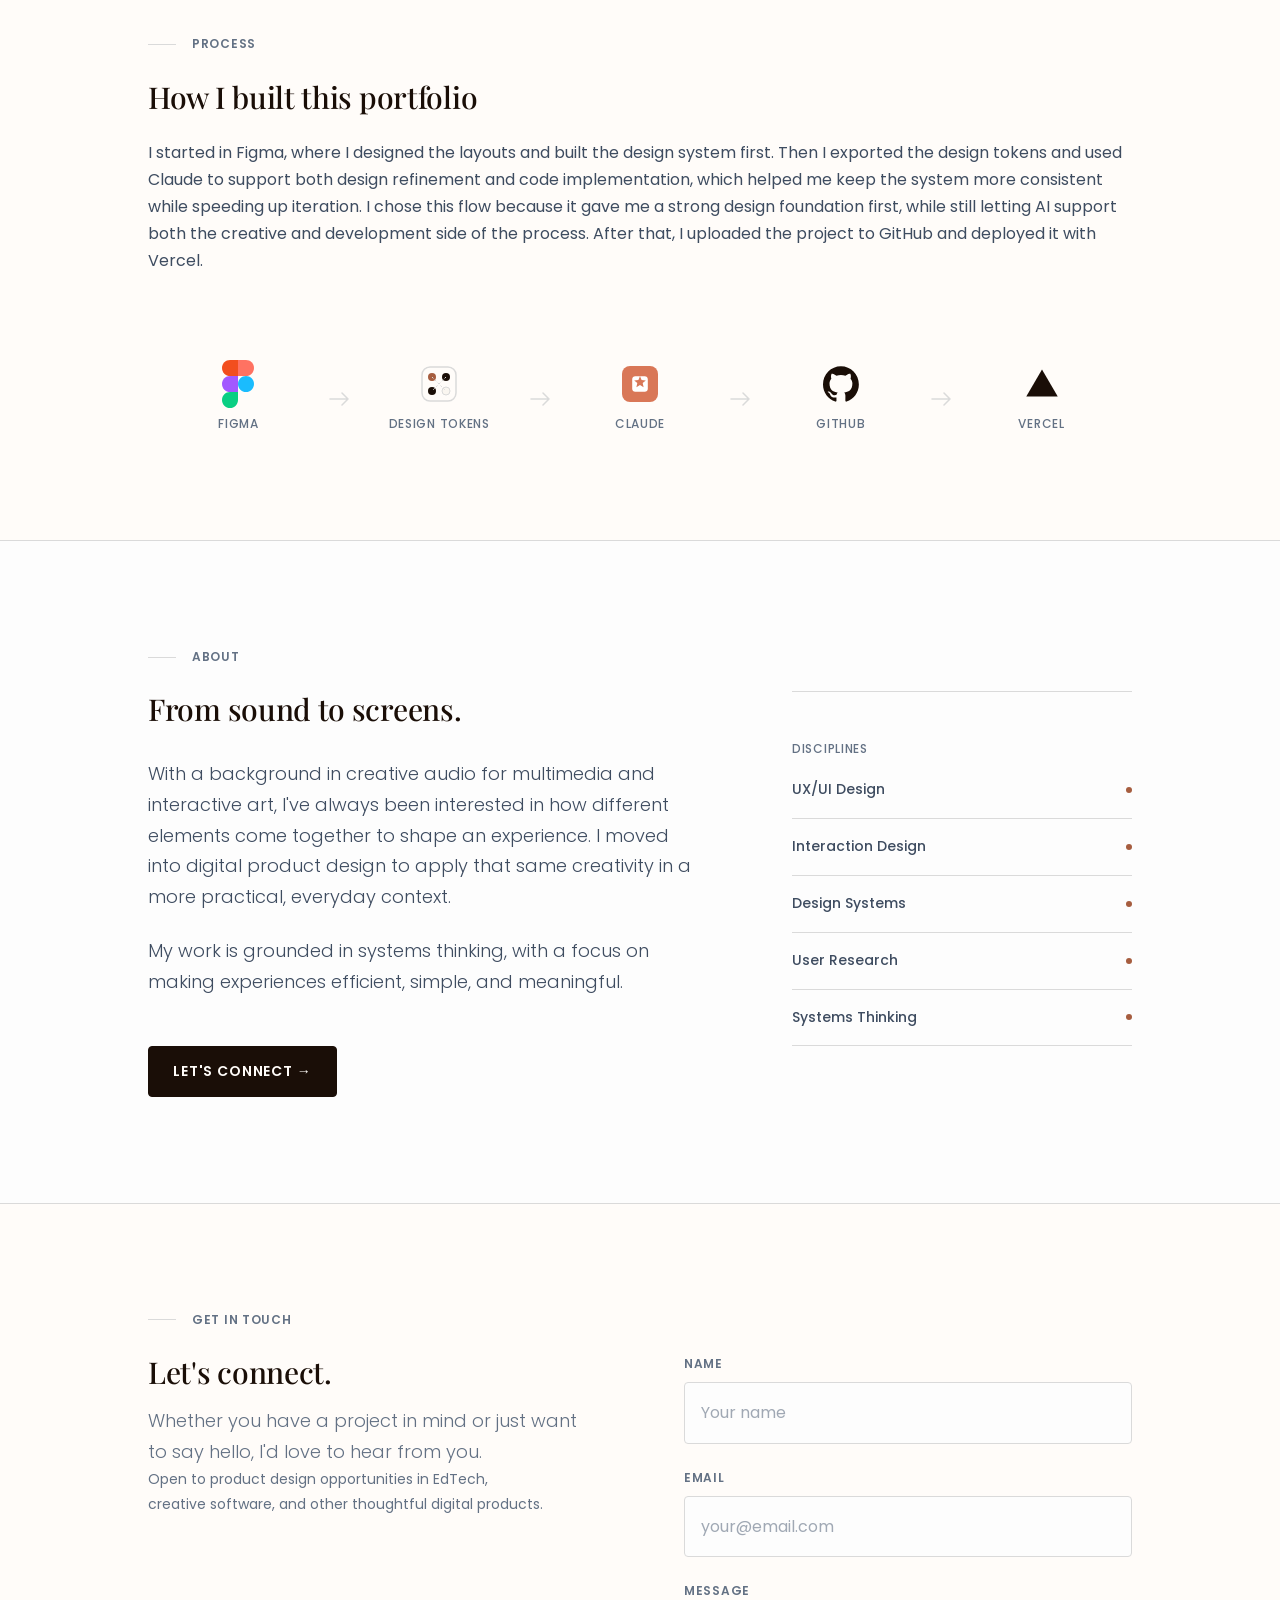
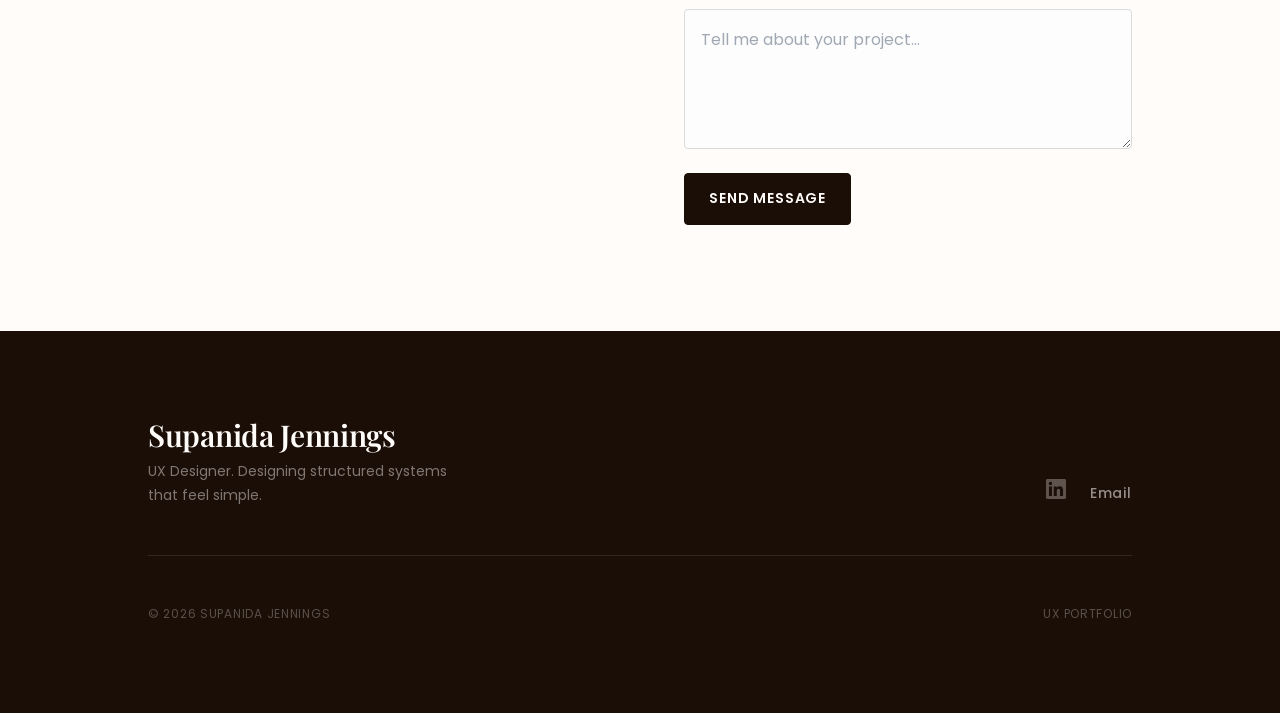
==== commit 29dc641a: "update: revise portfolio HTML pages Co-Authored-By: Claude Sonnet 4.6 <noreply@anthropic.com>" ====
--- a/index.html
+++ b/index.html
@@ -87,8 +87,8 @@
       <div class="grid-3">
 
         <!-- TiriVelo -->
-        <article class="case-study-card">
-          <a href="tirivelo.html" class="case-study-card__link-wrap" aria-label="Read TiriVelo case study">
+        <article class="case-study-card" style="background-color: #F5F6F3;">
+          <a href="tirivelo.html" class="case-study-card__link-wrap" aria-label="View TiriVelo case study">
 
             <div class="case-study-card__image">
               <img
@@ -112,7 +112,7 @@
                 Simplifying a complex pet care marketplace as workflows were still maturing.
               </p>
               <div class="case-study-card__cta">
-                <span class="case-study-card__cta-text">Read case study</span>
+                <span class="case-study-card__cta-text">View TiriVelo case study</span>
                 <span class="case-study-card__arrow" aria-hidden="true">→</span>
               </div>
             </div>
@@ -121,8 +121,8 @@
         </article>
 
         <!-- FlyKind -->
-        <article class="case-study-card">
-          <a href="flykind_2.html" class="case-study-card__link-wrap" aria-label="Read FlyKind case study">
+        <article class="case-study-card" style="background-color: #F2F5F7;">
+          <a href="flykind_2.html" class="case-study-card__link-wrap" aria-label="View FlyKind case study">
 
             <div class="case-study-card__image">
               <img
@@ -146,7 +146,7 @@
                 Aligning marketing ideas and manufacturing realities within a unique eco business model.
               </p>
               <div class="case-study-card__cta">
-                <span class="case-study-card__cta-text">Read case study</span>
+                <span class="case-study-card__cta-text">View FlyKind case study</span>
                 <span class="case-study-card__arrow" aria-hidden="true">→</span>
               </div>
             </div>
@@ -155,8 +155,8 @@
         </article>
 
         <!-- Thai Tongue -->
-        <article class="case-study-card">
-          <a href="thai-tongue.html" class="case-study-card__link-wrap" aria-label="Read Thai Tongue case study">
+        <article class="case-study-card" style="background-color: #F6F3F4;">
+          <a href="thai-tongue.html" class="case-study-card__link-wrap" aria-label="View ThaiTongue case study">
 
             <div class="case-study-card__image">
               <img
@@ -175,12 +175,12 @@
                 <span class="tag">AI-Supported Learning</span>
                 <span class="tag">Learner Experience</span>
               </div>
-              <h3 class="card-title">Thai Tongue</h3>
+              <h3 class="card-title">ThaiTongue</h3>
               <p class="case-study-card__desc">
                 Balancing AI and human learning in a culturally grounded language experience.
               </p>
               <div class="case-study-card__cta">
-                <span class="case-study-card__cta-text">Read case study</span>
+                <span class="case-study-card__cta-text">View ThaiTongue case study</span>
                 <span class="case-study-card__arrow" aria-hidden="true">→</span>
               </div>
             </div>
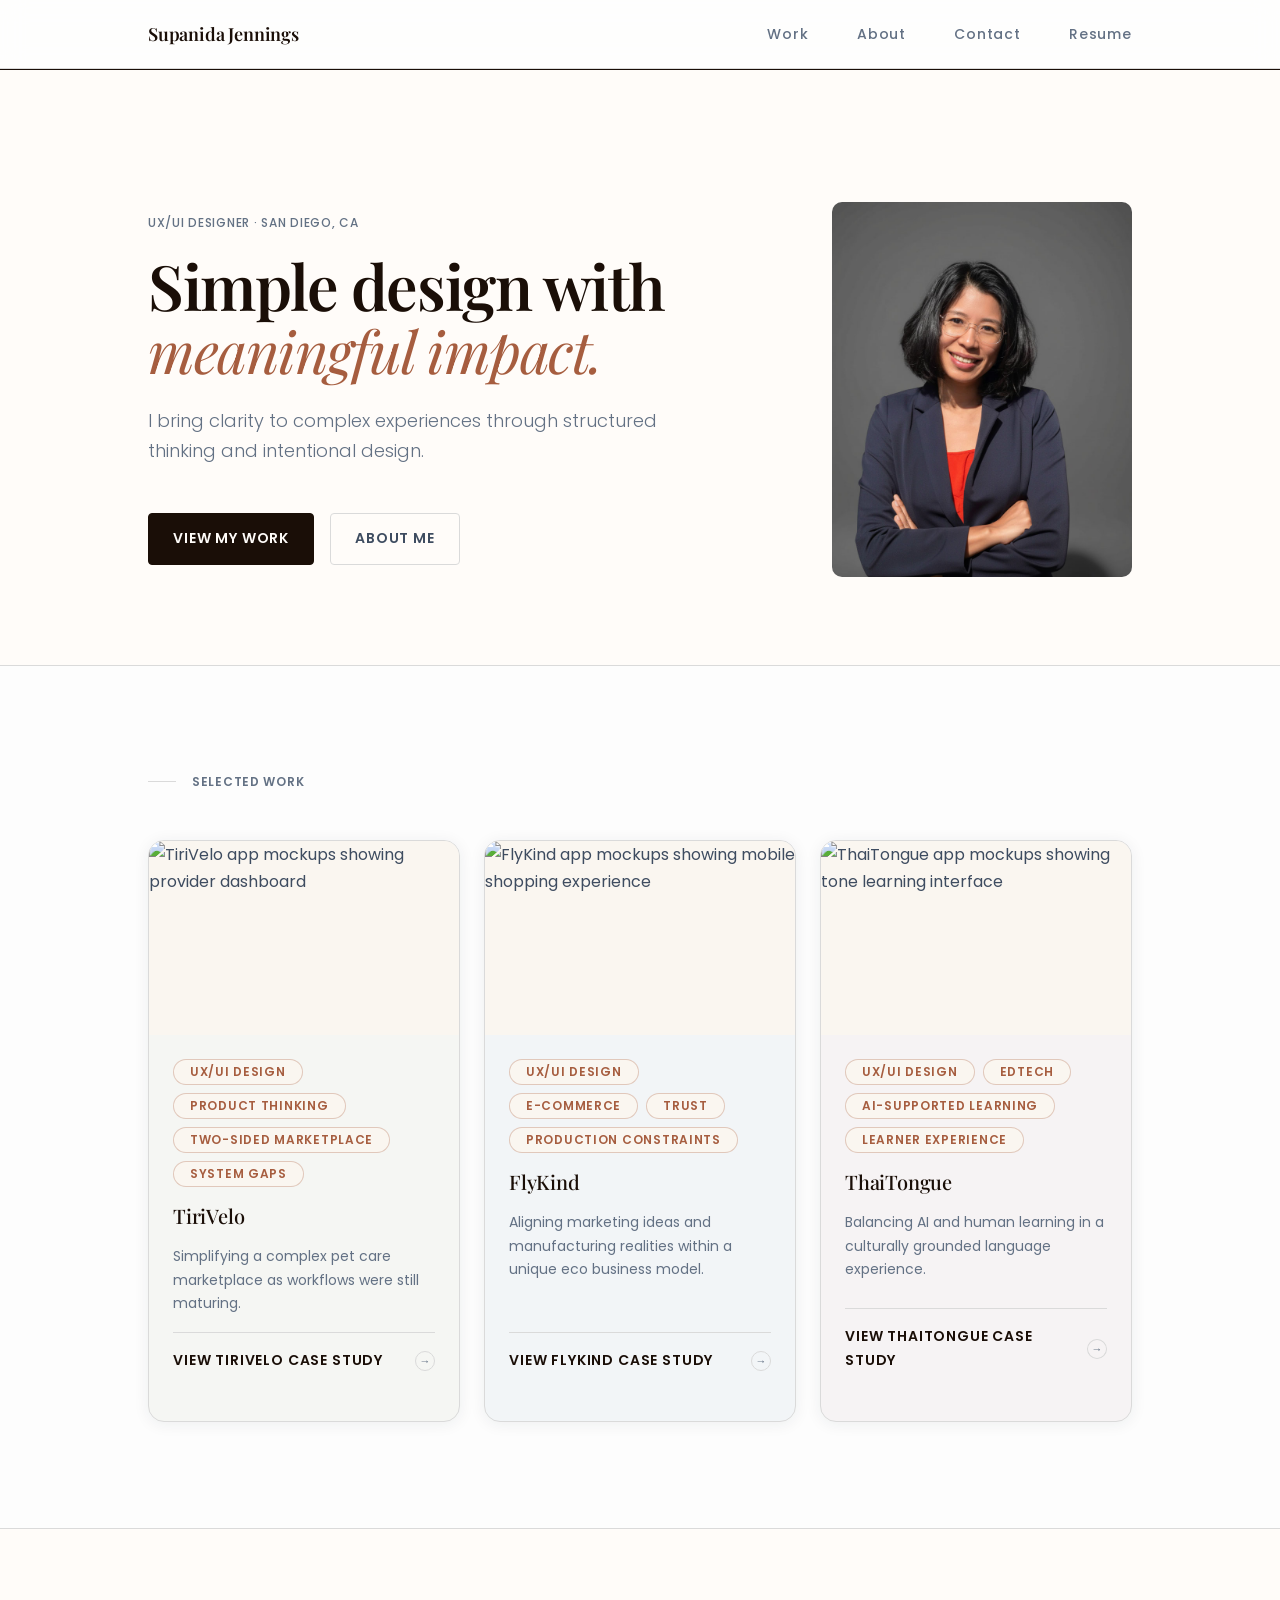
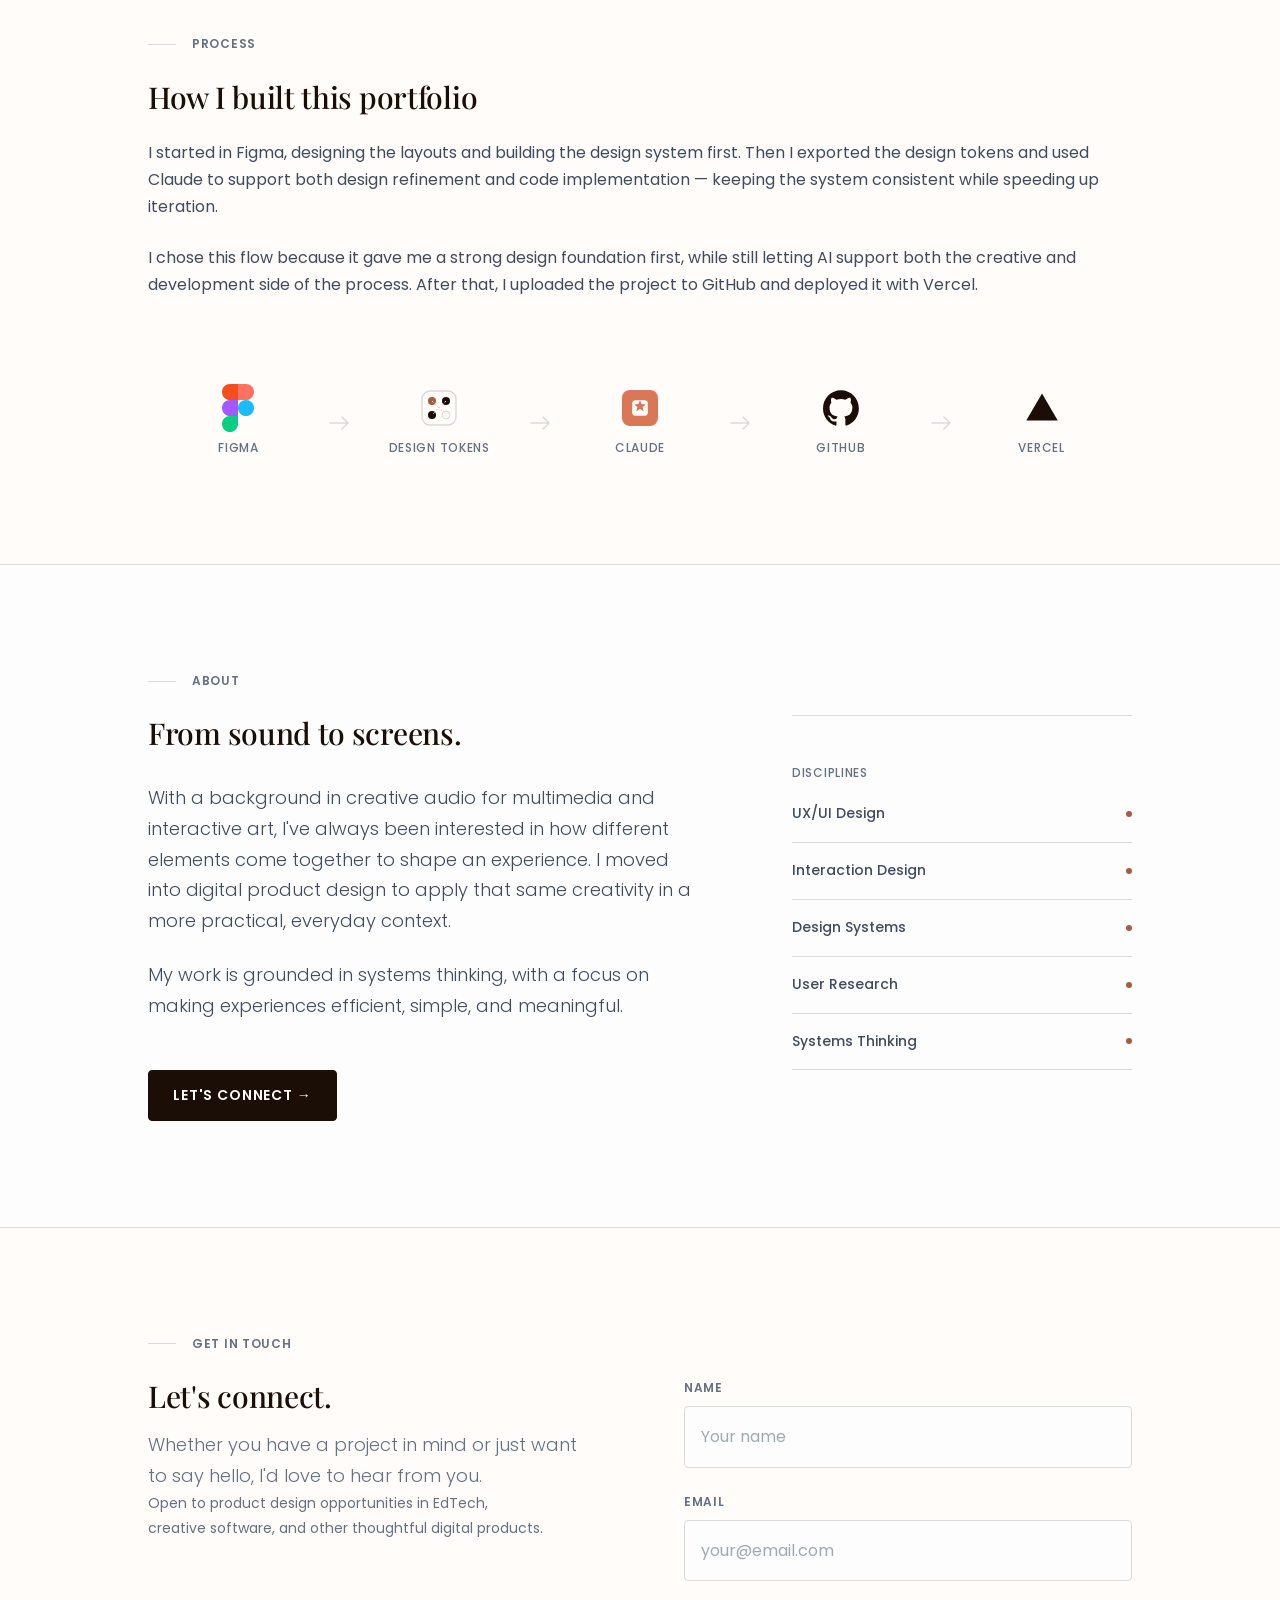
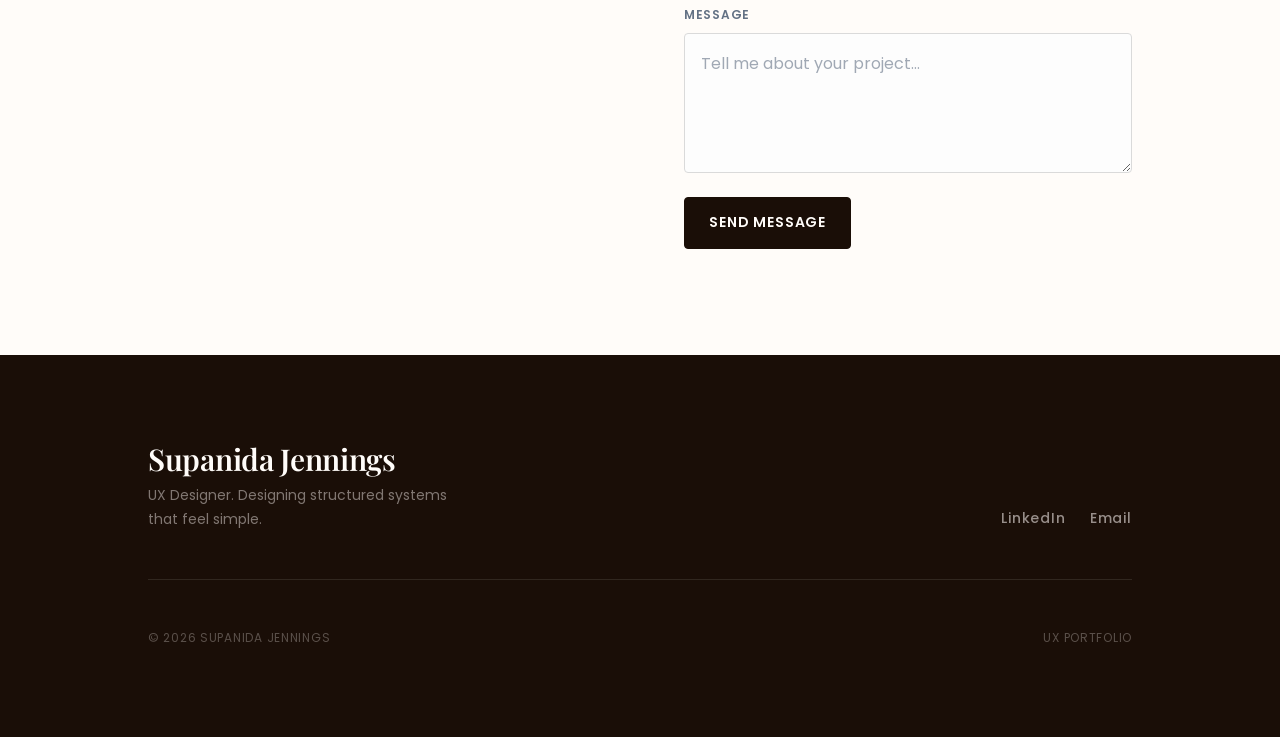
==== commit a04f1e62: "update: revise OG tags and add resume link to nav Co-Authored-By: Claude Sonnet 4.6 <noreply@anthrop" ====
--- a/index.html
+++ b/index.html
@@ -4,7 +4,18 @@
   <meta charset="UTF-8" />
   <meta name="viewport" content="width=device-width, initial-scale=1.0" />
   <meta name="description" content="Supanida Jennings, UX Designer crafting structured systems that feel simple. Portfolio of work in product design, mobile, and EdTech." />
-  <title>Supanida Jennings, UX Designer</title>
+  <title>Supanida Jennings — UX Designer, San Diego</title>
+
+  <!-- Open Graph -->
+  <meta property="og:title" content="Supanida Jennings — UX Designer" />
+  <meta property="og:description" content="UX Designer crafting structured systems that feel simple. Portfolio of work in product design, mobile, and EdTech." />
+  <meta property="og:image" content="https://supanida.com/portrait.jpg" />
+  <meta property="og:url" content="https://supanida.com" />
+  <meta property="og:type" content="website" />
+  <meta name="twitter:card" content="summary_large_image" />
+  <meta name="twitter:title" content="Supanida Jennings — UX Designer" />
+  <meta name="twitter:description" content="UX Designer crafting structured systems that feel simple." />
+  <meta name="twitter:image" content="https://supanida.com/portrait.jpg" />
   <link rel="preconnect" href="https://fonts.googleapis.com" />
   <link rel="preconnect" href="https://fonts.gstatic.com" crossorigin />
   <link href="https://fonts.googleapis.com/css2?family=Playfair+Display:ital,wght@0,500;0,600;1,400&family=Poppins:wght@300;400;500;600&display=swap" rel="stylesheet" />
@@ -25,6 +36,7 @@
           <li><a href="#work"    class="nav-link">Work</a></li>
           <li><a href="#about"   class="nav-link">About</a></li>
           <li><a href="#contact" class="nav-link">Contact</a></li>
+          <li><a href="/resume.pdf" class="nav-link" target="_blank" rel="noopener noreferrer">Resume</a></li>
         </ul>
       </div>
     </div>
@@ -161,7 +173,7 @@
             <div class="case-study-card__image">
               <img
                 src="https://hebbkx1anhila5yf.public.blob.vercel-storage.com/TThome-xIzaML3o1zzOub4Fe2HG0IqxVj9nCU.png"
-                alt="Thai Tongue app mockups showing tone learning interface"
+                alt="ThaiTongue app mockups showing tone learning interface"
                 loading="lazy"
                 width="800"
                 height="500"
@@ -208,7 +220,10 @@
       </h2>
 
       <p style="font-size: var(--text-body-md); line-height: var(--lh-body); color: var(--color-text-body);">
-        I started in Figma, where I designed the layouts and built the design system first. Then I exported the design tokens and used Claude to support both design refinement and code implementation, which helped me keep the system more consistent while speeding up iteration. I chose this flow because it gave me a strong design foundation first, while still letting AI support both the creative and development side of the process. After that, I uploaded the project to GitHub and deployed it with Vercel.
+        I started in Figma, designing the layouts and building the design system first. Then I exported the design tokens and used Claude to support both design refinement and code implementation — keeping the system consistent while speeding up iteration.
+      </p>
+      <p style="font-size: var(--text-body-md); line-height: var(--lh-body); color: var(--color-text-body); margin-top: var(--space-lg);">
+        I chose this flow because it gave me a strong design foundation first, while still letting AI support both the creative and development side of the process. After that, I uploaded the project to GitHub and deployed it with Vercel.
       </p>
 
       <!-- Workflow diagram -->
@@ -275,7 +290,7 @@
           }
         </style>
 
-        <div class="workflow" role="list">
+        <div class="workflow" role="list" aria-label="Portfolio build process: Figma, Design Tokens, Claude, GitHub, Vercel">
 
           <!-- Figma -->
           <div class="workflow__step" role="listitem">
@@ -460,7 +475,7 @@
           </p>
         </div>
 
-        <form action="mailto:okienobie@gmail.com" method="post" enctype="text/plain" novalidate>
+        <form id="contact-form" novalidate>
           <div class="form-fields">
 
             <div class="form-group">
@@ -501,11 +516,61 @@
             </div>
 
             <div>
-              <button type="submit" class="button-primary">Send Message</button>
-            </div>
+              <button type="submit" class="button-primary" id="submit-btn">Send Message</button>
+            </div>
+
+            <p id="form-status" style="font-size: var(--text-body-sm); margin-top: var(--space-sm); display: none;"></p>
 
           </div>
         </form>
+
+        <script>
+          document.getElementById('contact-form').addEventListener('submit', async function(e) {
+            e.preventDefault();
+            const form = e.target;
+            const btn = document.getElementById('submit-btn');
+            const status = document.getElementById('form-status');
+
+            const name    = document.getElementById('contact-name').value.trim();
+            const email   = document.getElementById('contact-email').value.trim();
+            const message = document.getElementById('contact-message').value.trim();
+
+            if (!name || !email || !message) {
+              status.textContent = 'Please fill in all fields.';
+              status.style.color = 'var(--color-accent)';
+              status.style.display = 'block';
+              return;
+            }
+
+            btn.textContent = 'Sending…';
+            btn.disabled = true;
+
+            try {
+              const res = await fetch('https://formspree.io/f/mqewqnve', {
+                method: 'POST',
+                headers: { 'Content-Type': 'application/json', 'Accept': 'application/json' },
+                body: JSON.stringify({ name, email, message })
+              });
+
+              if (res.ok) {
+                status.textContent = 'Message sent! I will get back to you soon.';
+                status.style.color = 'var(--color-text-muted)';
+                status.style.display = 'block';
+                form.reset();
+                btn.textContent = 'Send Message';
+                btn.disabled = false;
+              } else {
+                throw new Error('Failed');
+              }
+            } catch {
+              status.textContent = 'Something went wrong. Please email me directly at okienobie@gmail.com';
+              status.style.color = 'var(--color-accent)';
+              status.style.display = 'block';
+              btn.textContent = 'Send Message';
+              btn.disabled = false;
+            }
+          });
+        </script>
 
       </div>
     </div>
@@ -529,20 +594,10 @@
 
           <ul class="footer__links" role="list">
             <li>
-              <a
-                href="https://www.linkedin.com/in/supanida-jennings"
-                class="footer__link footer__link--icon"
-                target="_blank"
-                rel="noopener noreferrer"
-                aria-label="Supanida Jennings on LinkedIn"
-              >
-                <svg xmlns="http://www.w3.org/2000/svg" width="20" height="20" viewBox="0 0 24 24" fill="currentColor" aria-hidden="true">
-                  <path d="M20.447 20.452h-3.554v-5.569c0-1.328-.027-3.037-1.852-3.037-1.853 0-2.136 1.445-2.136 2.939v5.667H9.351V9h3.414v1.561h.046c.477-.9 1.637-1.85 3.37-1.85 3.601 0 4.267 2.37 4.267 5.455v6.286zM5.337 7.433a2.062 2.062 0 0 1-2.063-2.065 2.064 2.064 0 1 1 2.063 2.065zm1.782 13.019H3.555V9h3.564v11.452zM22.225 0H1.771C.792 0 0 .774 0 1.729v20.542C0 23.227.792 24 1.771 24h20.451C23.2 24 24 23.227 24 22.271V1.729C24 .774 23.2 0 22.222 0h.003z"/>
-                </svg>
-              </a>
+              <a href="https://www.linkedin.com/in/supanida-jennings" class="footer__link" target="_blank" rel="noopener noreferrer">LinkedIn</a>
             </li>
             <li>
-              <a href="/cdn-cgi/l/email-protection#ee8185878b80818c878bae89838f8782c08d8183" class="footer__link">Email</a>
+              <a href="mailto:okienobie@gmail.com" class="footer__link">Email</a>
             </li>
           </ul>
         </div>
